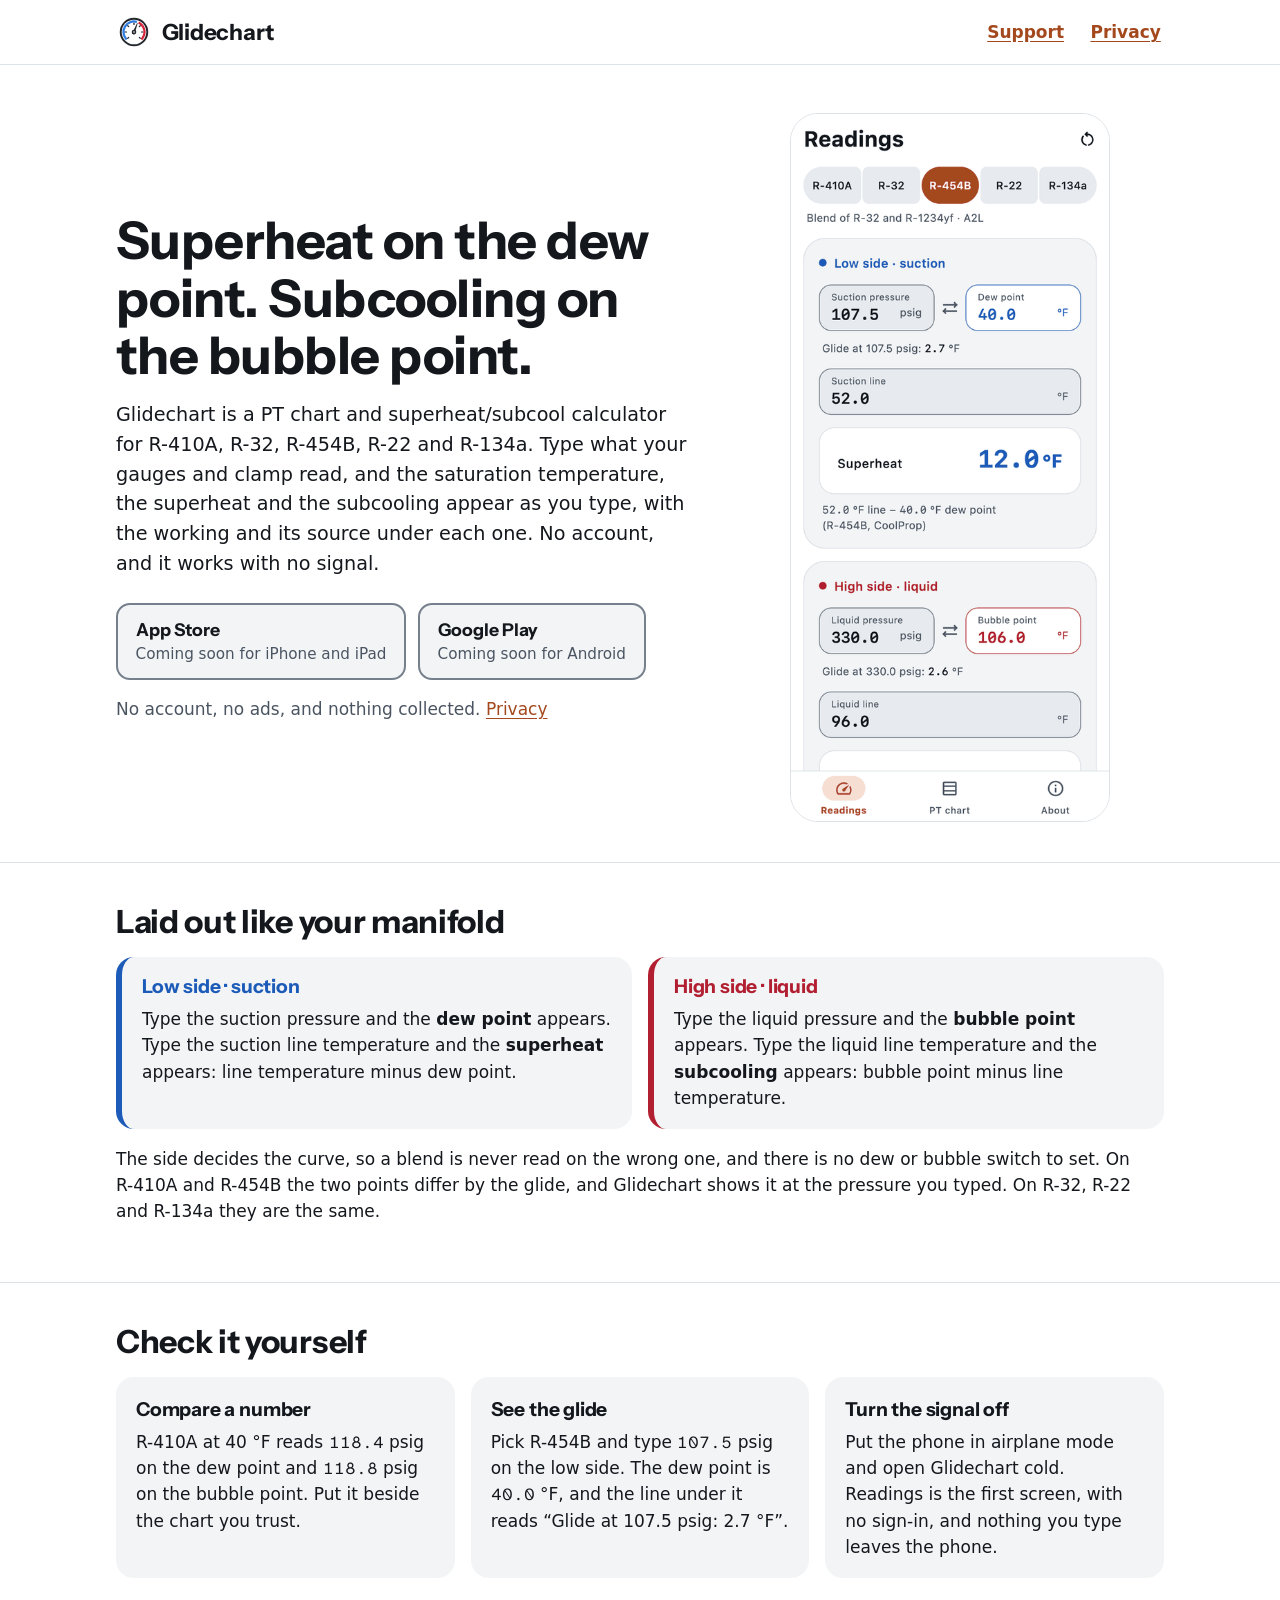
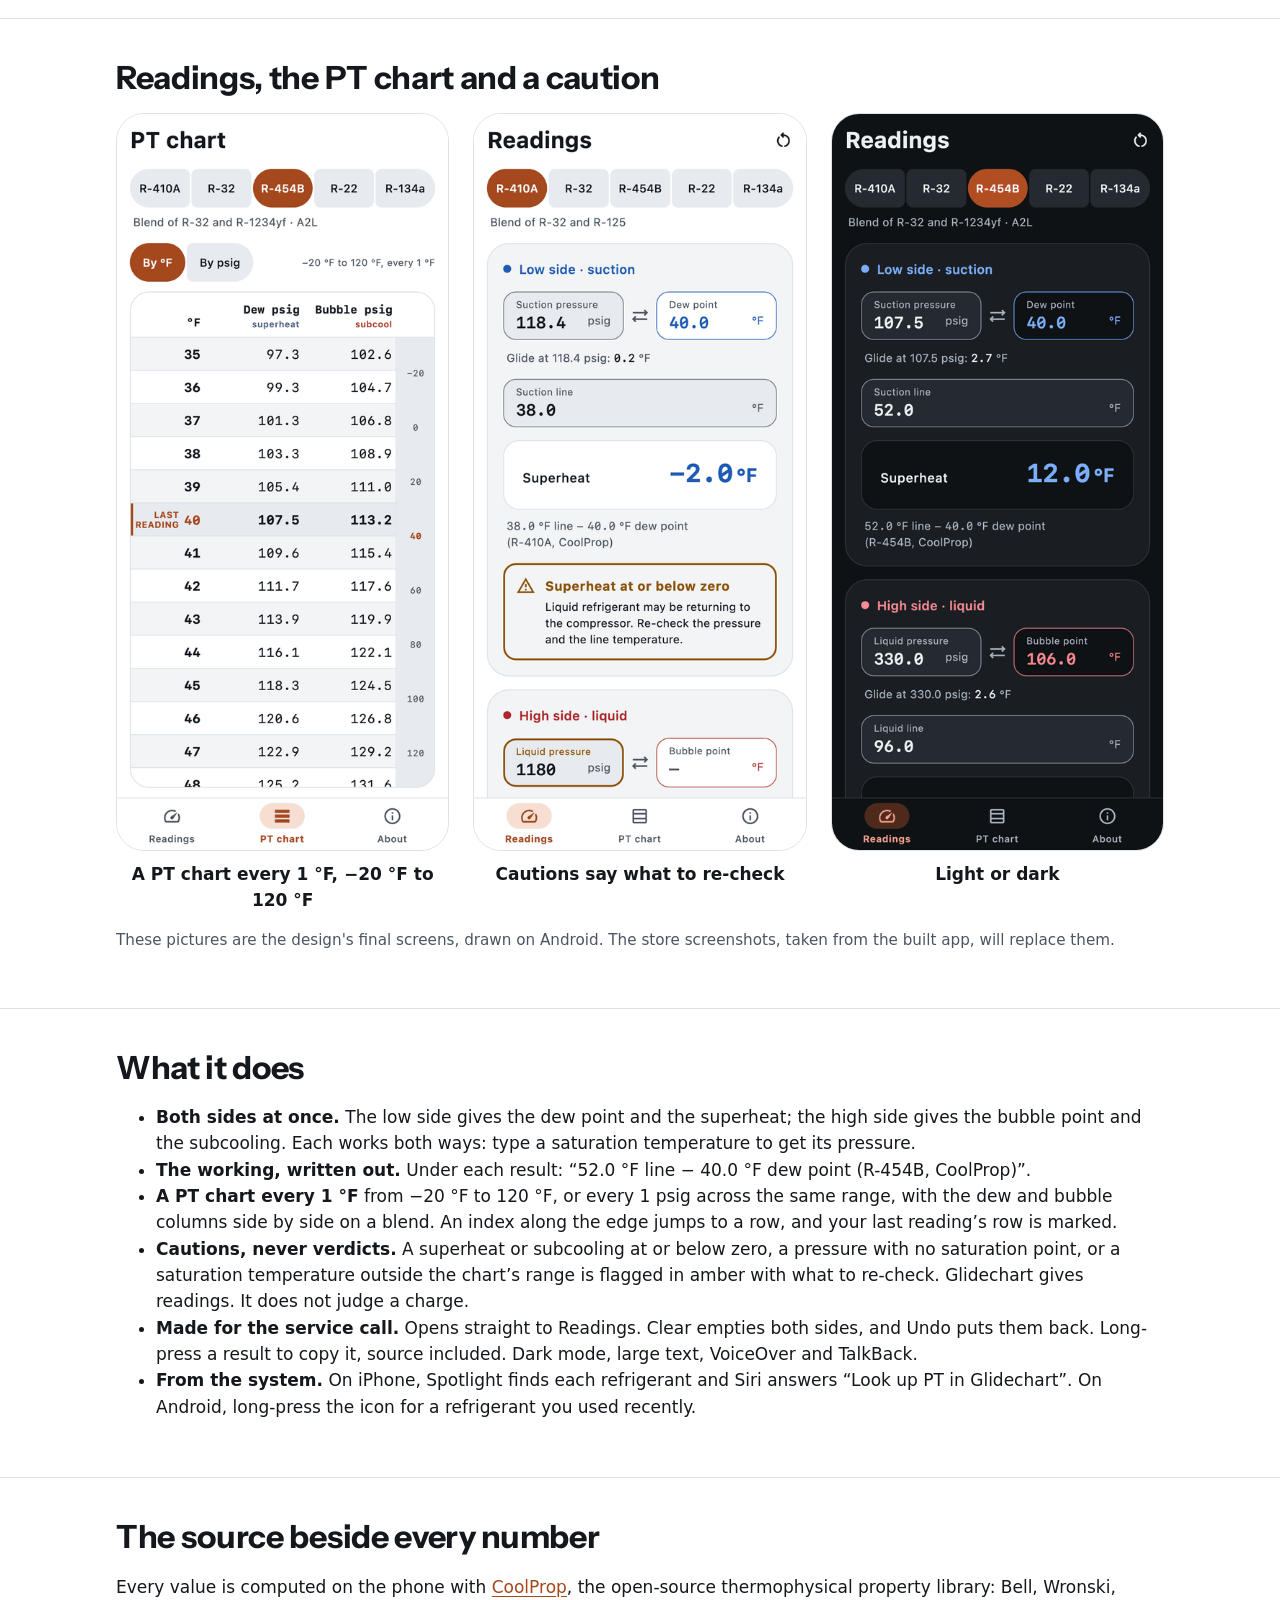
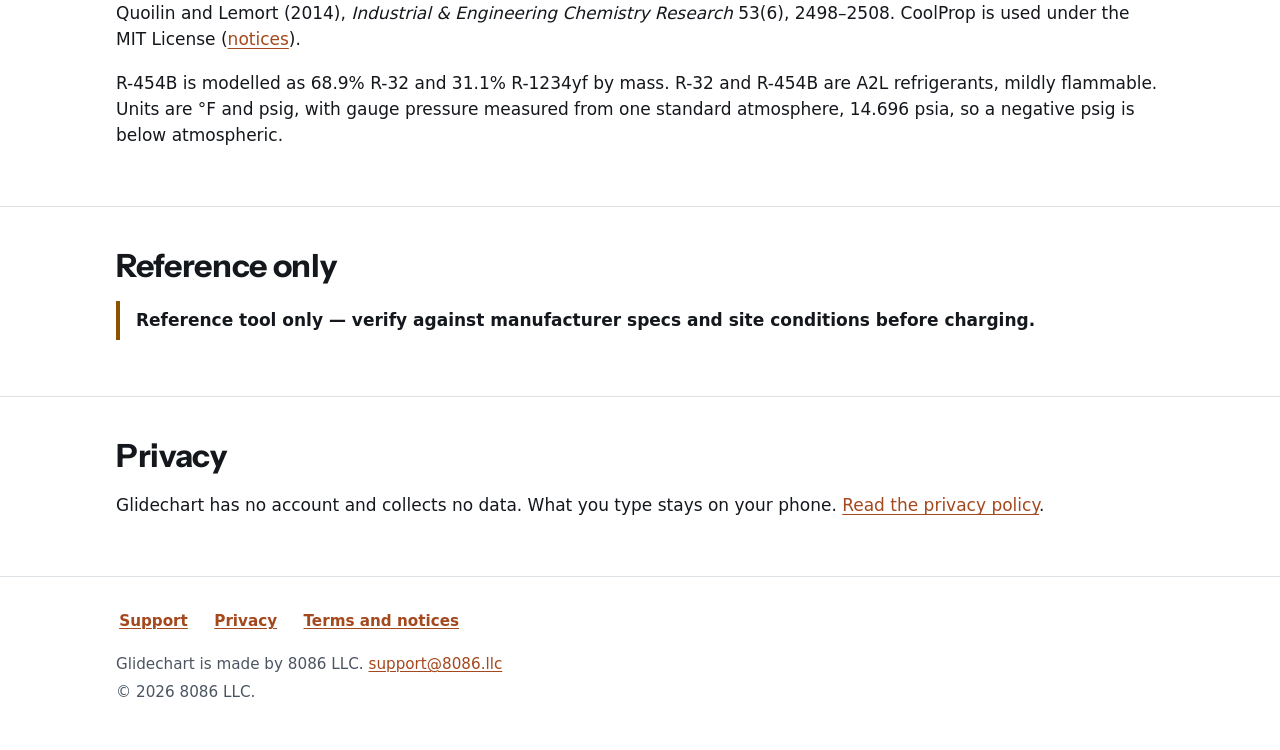
==== index.html @ ce1dabf5 "Site: keep refrigerant names whole at a line end The landing's lede broke "R-410A" after its hyphen " ====
<!DOCTYPE html>
<html lang="en">
<head>
  <meta charset="utf-8">
  <meta name="viewport" content="width=device-width, initial-scale=1">
  <title>Glidechart – PT chart, superheat and subcool calculator</title>
  <meta name="description" content="A PT chart and superheat/subcool calculator for R-410A, R-32, R-454B, R-22 and R-134a. Superheat on the dew point, subcooling on the bubble point. Offline.">
  <link rel="canonical" href="https://soloinc-projects.github.io/glidechart/">
  <meta name="theme-color" content="#A4481D" media="(prefers-color-scheme: light)">
  <meta name="theme-color" content="#0F1215" media="(prefers-color-scheme: dark)">
  <link rel="icon" href="favicon.ico" sizes="any">
  <link rel="icon" href="favicon.svg" type="image/svg+xml">
  <link rel="apple-touch-icon" href="apple-touch-icon.png">
  <link rel="manifest" href="site.webmanifest">
  <link rel="preload" href="fonts/InstrumentSans-Bold.ttf" as="font" type="font/ttf" crossorigin>
  <link rel="stylesheet" href="assets/site.css">
  <meta property="og:type" content="website">
  <meta property="og:site_name" content="Glidechart">
  <meta property="og:title" content="Glidechart – PT chart, superheat and subcool calculator">
  <meta property="og:description" content="Superheat on the dew point, subcooling on the bubble point, for R-410A, R-32, R-454B, R-22 and R-134a, with the working and its source under every reading. Offline, no account.">
  <meta property="og:url" content="https://soloinc-projects.github.io/glidechart/">
  <meta property="og:image" content="https://soloinc-projects.github.io/glidechart/og-image.png">
  <meta property="og:image:width" content="1200">
  <meta property="og:image:height" content="630">
  <meta property="og:image:alt" content="The Glidechart mark, a white refrigeration gauge with a blue low side and a red high side and its needle in the gap between them, beside the name Glidechart, on copper.">
  <meta name="twitter:card" content="summary_large_image">
  <script type="application/ld+json">
  {
    "@context": "https://schema.org",
    "@type": "MobileApplication",
    "name": "Glidechart",
    "description": "A pressure-temperature (PT) chart and superheat/subcool calculator for R-410A, R-32, R-454B, R-22 and R-134a. Superheat is read against the dew point and subcooling against the bubble point, with no switch to set. Every value is computed on the phone with CoolProp. Works offline, with no account.",
    "applicationCategory": "ReferenceApplication",
    "operatingSystem": "iOS 26 or later, iPadOS 26 or later, Android 10 or later",
    "url": "https://soloinc-projects.github.io/glidechart/",
    "image": "https://soloinc-projects.github.io/glidechart/og-image.png",
    "screenshot": [
      "https://soloinc-projects.github.io/glidechart/screenshots/01-readings.png",
      "https://soloinc-projects.github.io/glidechart/screenshots/02-chart.png",
      "https://soloinc-projects.github.io/glidechart/screenshots/03-caution.png"
    ],
    "offers": {
      "@type": "Offer",
      "price": "0",
      "priceCurrency": "USD"
    },
    "publisher": {
      "@type": "Organization",
      "name": "8086 LLC",
      "email": "support@8086.llc"
    }
  }
  </script>
</head>
<body>
  <a class="skip-link" href="#main">Skip to the content</a>
  <header class="site-header">
    <div class="wrap">
      <a class="brand" href="./" aria-label="Glidechart, home">
        <svg viewBox="0 0 24 24" aria-hidden="true" focusable="false">
          <circle class="mark-bezel" cx="12" cy="12" r="9.5"/>
          <circle class="mark-dial" cx="12" cy="12" r="8.2"/>
          <path fill="#2F7DE1" d="M6.5199 17.4801A7.75 7.75 0 0 1 14.1362 4.5502L13.7227 5.9921A6.25 6.25 0 0 0 7.5806 16.4194Z"/>
          <path fill="#D7263D" d="M15.3974 5.0343A7.75 7.75 0 0 1 17.4801 17.4801L16.4194 16.4194A6.25 6.25 0 0 0 14.7398 6.3825Z"/>
          <g stroke="#23272C" stroke-width="0.8" stroke-linecap="round">
            <line x1="8.4645" y1="15.5355" x2="7.8281" y2="16.1719"/>
            <line x1="7" y1="12" x2="6.1" y2="12"/>
            <line x1="8.4645" y1="8.4645" x2="7.8281" y2="7.8281"/>
            <line x1="12" y1="7" x2="12" y2="6.1"/>
            <line x1="15.5355" y1="8.4645" x2="16.1719" y2="7.8281"/>
            <line x1="17" y1="12" x2="17.9" y2="12"/>
            <line x1="15.5355" y1="15.5355" x2="16.1719" y2="16.1719"/>
          </g>
          <path fill="#23272C" d="M12.2202 13.7983L14.4631 6.1973L14.0523 6.0396L10.6331 13.1891Z"/>
          <circle fill="#23272C" cx="12" cy="12" r="1.55"/>
          <circle fill="#FFFFFF" cx="12" cy="12" r="0.55"/>
        </svg>
        <span class="wordmark">Glidechart</span>
      </a>
      <nav class="site-nav" aria-label="Pages">
        <a href="support/">Support</a>
        <a href="privacy/">Privacy</a>
      </nav>
    </div>
  </header>

  <main id="main">
    <div class="wrap">
      <div class="hero">
        <div>
          <h1>Superheat on the dew point. Subcooling on the bubble point.</h1>
          <p class="lede">Glidechart is a PT chart and superheat/subcool calculator for <span class="nw">R-410A</span>, <span class="nw">R-32</span>, <span class="nw">R-454B</span>, <span class="nw">R-22</span> and <span class="nw">R-134a</span>. Type what your gauges and clamp read, and the saturation temperature, the superheat and the subcooling appear as you type, with the working and its source under each one. No account, and it works with no signal.</p>
          <ul class="cta" aria-label="Where to get Glidechart">
            <li><span class="store">App Store</span><span class="when">Coming soon for iPhone and iPad</span></li>
            <li><span class="store">Google Play</span><span class="when">Coming soon for Android</span></li>
          </ul>
          <p class="secondary">No account, no ads, and nothing collected. <a href="privacy/">Privacy</a></p>
        </div>
        <figure class="hero-shot">
          <img src="screenshots/01-readings.png" width="460" height="1022" alt="Glidechart's Readings screen with R-454B chosen. Low side, suction: suction pressure 107.5 psig, dew point 40.0 °F, glide at 107.5 psig 2.7 °F, suction line 52.0 °F, superheat 12.0 °F, and under it 52.0 °F line minus 40.0 °F dew point (R-454B, CoolProp). High side, liquid: liquid pressure 330.0 psig, bubble point 106.0 °F, glide 2.6 °F, liquid line 96.0 °F.">
        </figure>
      </div>
    </div>

    <section aria-labelledby="sides">
      <div class="wrap">
        <h2 id="sides">Laid out like your manifold</h2>
        <div class="sides">
          <div class="side low-side">
            <h3 class="low">Low side · suction</h3>
            <p>Type the suction pressure and the <strong>dew point</strong> appears. Type the suction line temperature and the <strong>superheat</strong> appears: line temperature minus dew point.</p>
          </div>
          <div class="side high-side">
            <h3 class="high">High side · liquid</h3>
            <p>Type the liquid pressure and the <strong>bubble point</strong> appears. Type the liquid line temperature and the <strong>subcooling</strong> appears: bubble point minus line temperature.</p>
          </div>
        </div>
        <p>The side decides the curve, so a blend is never read on the wrong one, and there is no dew or bubble switch to set. On <span class="nw">R-410A</span> and <span class="nw">R-454B</span> the two points differ by the glide, and Glidechart shows it at the pressure you typed. On <span class="nw">R-32</span>, <span class="nw">R-22</span> and <span class="nw">R-134a</span> they are the same.</p>
      </div>
    </section>

    <section aria-labelledby="proof">
      <div class="wrap">
        <h2 id="proof">Check it yourself</h2>
        <ul class="cards">
          <li>
            <h3>Compare a number</h3>
            <p><span class="nw">R-410A</span> at 40&nbsp;°F reads <span class="num">118.4</span>&nbsp;psig on the dew point and <span class="num">118.8</span>&nbsp;psig on the bubble point. Put it beside the chart you trust.</p>
          </li>
          <li>
            <h3>See the glide</h3>
            <p>Pick <span class="nw">R-454B</span> and type <span class="num">107.5</span>&nbsp;psig on the low side. The dew point is <span class="num">40.0</span>&nbsp;°F, and the line under it reads “Glide at 107.5 psig: 2.7 °F”.</p>
          </li>
          <li>
            <h3>Turn the signal off</h3>
            <p>Put the phone in airplane mode and open Glidechart cold. Readings is the first screen, with no sign-in, and nothing you type leaves the phone.</p>
          </li>
        </ul>
      </div>
    </section>

    <section aria-labelledby="screens">
      <div class="wrap">
        <h2 id="screens">Readings, the PT chart and a caution</h2>
        <div class="shots">
          <figure>
            <img src="screenshots/02-chart.png" width="460" height="1022" loading="lazy" alt="The PT chart for R-454B by °F: rows every 1 °F from 35 to 47 °F with the dew pressure for superheat and the bubble pressure for subcool side by side, the 40 °F row marked as the last reading with 107.5 and 113.2 psig, and an index from −20 to 120 along the edge.">
            <figcaption>A PT chart every 1 °F, −20 °F to 120 °F</figcaption>
          </figure>
          <figure>
            <img src="screenshots/03-caution.png" width="460" height="1022" loading="lazy" alt="Readings for R-410A: suction pressure 118.4 psig, dew point 40.0 °F, suction line 38.0 °F and superheat −2.0 °F, with an amber caution, Superheat at or below zero: liquid refrigerant may be returning to the compressor; re-check the pressure and the line temperature. The high side shows 1180 psig with no bubble point.">
            <figcaption>Cautions say what to re-check</figcaption>
          </figure>
          <figure>
            <img src="screenshots/04-readings-dark.png" width="460" height="1022" loading="lazy" alt="The same R-454B readings in dark mode: superheat 12.0 °F on the low side in blue, with the high side in red below it.">
            <figcaption>Light or dark</figcaption>
          </figure>
        </div>
        <p class="note">These pictures are the design's final screens, drawn on Android. The store screenshots, taken from the built app, will replace them.</p>
      </div>
    </section>

    <section aria-labelledby="what">
      <div class="wrap">
        <h2 id="what">What it does</h2>
        <ul>
          <li><strong>Both sides at once.</strong> The low side gives the dew point and the superheat; the high side gives the bubble point and the subcooling. Each works both ways: type a saturation temperature to get its pressure.</li>
          <li><strong>The working, written out.</strong> Under each result: “52.0 °F line − 40.0 °F dew point (<span class="nw">R-454B</span>, CoolProp)”.</li>
          <li><strong>A PT chart every 1&nbsp;°F</strong> from −20&nbsp;°F to 120&nbsp;°F, or every 1&nbsp;psig across the same range, with the dew and bubble columns side by side on a blend. An index along the edge jumps to a row, and your last reading’s row is marked.</li>
          <li><strong>Cautions, never verdicts.</strong> A superheat or subcooling at or below zero, a pressure with no saturation point, or a saturation temperature outside the chart’s range is flagged in amber with what to re-check. Glidechart gives readings. It does not judge a charge.</li>
          <li><strong>Made for the service call.</strong> Opens straight to Readings. Clear empties both sides, and Undo puts them back. Long-press a result to copy it, source included. Dark mode, large text, VoiceOver and TalkBack.</li>
          <li><strong>From the system.</strong> On iPhone, Spotlight finds each refrigerant and Siri answers “Look up PT in Glidechart”. On Android, long-press the icon for a refrigerant you used recently.</li>
        </ul>
      </div>
    </section>

    <section aria-labelledby="source">
      <div class="wrap">
        <h2 id="source">The source beside every number</h2>
        <p>Every value is computed on the phone with <a href="https://coolprop.org">CoolProp</a>, the open-source thermophysical property library: Bell, Wronski, Quoilin and Lemort (2014), <cite>Industrial &amp; Engineering Chemistry Research</cite> 53(6), 2498–2508. CoolProp is used under the MIT License (<a href="terms/#notices">notices</a>).</p>
        <p><span class="nw">R-454B</span> is modelled as 68.9% <span class="nw">R-32</span> and 31.1% <span class="nw">R-1234yf</span> by mass. <span class="nw">R-32</span> and <span class="nw">R-454B</span> are A2L refrigerants, mildly flammable. Units are °F and psig, with gauge pressure measured from one standard atmosphere, 14.696&nbsp;psia, so a negative psig is below atmospheric.</p>
      </div>
    </section>

    <section aria-labelledby="reference">
      <div class="wrap">
        <h2 id="reference">Reference only</h2>
        <p class="quote">Reference tool only — verify against manufacturer specs and site conditions before charging.</p>
      </div>
    </section>

    <section aria-labelledby="privacy">
      <div class="wrap">
        <h2 id="privacy">Privacy</h2>
        <p>Glidechart has no account and collects no data. What you type stays on your phone. <a href="privacy/">Read the privacy policy</a>.</p>
      </div>
    </section>
  </main>

  <footer class="site-footer">
    <div class="wrap">
      <nav aria-label="Site">
        <a href="support/">Support</a>
        <a href="privacy/">Privacy</a>
        <a href="terms/">Terms and notices</a>
      </nav>
      <p>Glidechart is made by 8086 LLC. <a href="mailto:support@8086.llc">support@8086.llc</a></p>
      <p>© 2026 8086 LLC.</p>
    </div>
  </footer>
</body>
</html>
---- assets/site.css ----
/* Glidechart site. Colours are tokens.json's (brand pack, edition 4); every text pair below is one tokens.json
   records at WCAG AA or better, in light and in dark. Fonts: Instrument Sans Bold for headings and the wordmark,
   Atkinson Hyperlegible Mono for numbers, both SIL OFL 1.1 (fonts/). */

@font-face {
  font-family: "Instrument Sans";
  src: url("../fonts/InstrumentSans-Bold.ttf") format("truetype");
  font-weight: 700;
  font-style: normal;
  font-display: swap;
}

@font-face {
  font-family: "Atkinson Hyperlegible Mono";
  src: url("../fonts/AtkinsonHyperlegibleMono-Regular.ttf") format("truetype");
  font-weight: 400;
  font-style: normal;
  font-display: swap;
}

:root {
  color-scheme: light dark;
  --bg: #FFFFFF;          /* paper */
  --raised: #F2F4F6;      /* paper-raised */
  --text: #14181D;        /* ink */
  --text-2: #4B5562;      /* steel */
  --accent: #A4481D;      /* copper */
  --low: #1D5BB8;         /* low-side-light */
  --high: #B21F31;        /* high-side-light */
  --caution: #8A5300;     /* caution-light */
  --line: #DDE2E7;        /* separator-light */
  --edge: #76808C;        /* control-light */
  --mark-bezel: #23272C;  /* bezel */
  --mark-dial: #FFFFFF;   /* dial */
  --sans: system-ui, -apple-system, "Segoe UI", Roboto, "Helvetica Neue", Arial, sans-serif;
  --display: "Instrument Sans", var(--sans);
  --mono: "Atkinson Hyperlegible Mono", ui-monospace, "SF Mono", Menlo, Consolas, monospace;
}

@media (prefers-color-scheme: dark) {
  :root {
    --bg: #0F1215;        /* night */
    --raised: #1A1E23;    /* night-raised */
    --text: #EDF0F3;      /* frost */
    --text-2: #A8B2BD;    /* mist */
    --accent: #F2A57E;    /* copper-glow */
    --low: #79AEFF;       /* low-side-dark */
    --high: #FF8590;      /* high-side-dark */
    --caution: #F2B54B;   /* caution-dark */
    --line: #2E343B;      /* separator-dark */
    --edge: #7D8794;      /* control-dark */
    --mark-bezel: #C9784C; /* icon-dark-bezel */
    --mark-dial: #E9E5E0;  /* icon-dark-dial */
  }
}

*, *::before, *::after { box-sizing: border-box; }

html { -webkit-text-size-adjust: 100%; text-size-adjust: 100%; }

body {
  margin: 0;
  background: var(--bg);
  color: var(--text);
  font-family: var(--sans);
  font-size: 1.0625rem;
  line-height: 1.55;
}

.wrap { max-width: 68rem; margin: 0 auto; padding: 0 1.25rem; }

a { color: var(--accent); text-underline-offset: 0.15em; }
a:hover { text-decoration-thickness: 2px; }
a:focus-visible, button:focus-visible { outline: 3px solid var(--accent); outline-offset: 3px; border-radius: 4px; }

.skip-link {
  position: absolute; left: 1rem; top: -4rem; z-index: 10;
  background: var(--bg); color: var(--accent); padding: 0.6rem 1rem; border: 2px solid var(--accent); border-radius: 8px;
}
.skip-link:focus { top: 1rem; }

h1, h2, h3, .wordmark { font-family: var(--display); font-weight: 700; letter-spacing: -0.01em; }
h1 { font-size: clamp(2rem, 1.4rem + 3vw, 3.25rem); line-height: 1.1; margin: 0 0 1rem; }
h2 { font-size: clamp(1.5rem, 1.2rem + 1.2vw, 2rem); line-height: 1.2; margin: 0 0 1rem; }
h3 { font-size: 1.2rem; line-height: 1.3; margin: 0 0 0.4rem; }

.nw { white-space: nowrap; }
.num { font-family: var(--mono); font-variant-numeric: tabular-nums; }
.low { color: var(--low); font-weight: 600; }
.high { color: var(--high); font-weight: 600; }

/* Header */
.site-header { border-bottom: 1px solid var(--line); }
.site-header .wrap { display: flex; align-items: center; justify-content: space-between; gap: 1rem; min-height: 4rem; flex-wrap: wrap; }
.brand { display: inline-flex; align-items: center; gap: 0.6rem; color: var(--text); text-decoration: none; padding: 0.4rem 0; }
.brand svg { width: 2.25rem; height: 2.25rem; flex: none; }
.brand .wordmark { font-size: 1.4rem; }
.mark-bezel { fill: var(--mark-bezel); }
.mark-dial { fill: var(--mark-dial); }
.site-nav { display: flex; gap: 1.25rem; flex-wrap: wrap; }
.site-nav a { display: inline-block; padding: 0.6rem 0.2rem; min-height: 44px; font-weight: 600; }

/* Hero */
.hero { padding: 3rem 0 2.5rem; display: grid; gap: 2.5rem; align-items: center; }
@media (min-width: 60rem) { .hero { grid-template-columns: 1.15fr 0.85fr; } }
.lede { font-size: 1.2rem; color: var(--text); max-width: 40rem; margin: 0 0 1.5rem; }
.cta { list-style: none; padding: 0; margin: 0 0 1rem; display: flex; flex-wrap: wrap; gap: 0.75rem; }
.cta li { border: 2px solid var(--edge); border-radius: 14px; padding: 0.7rem 1.1rem; min-width: 14rem; background: var(--raised); }
.cta .store { display: block; font-family: var(--display); font-weight: 700; font-size: 1.1rem; }
.cta .when { display: block; color: var(--text-2); font-size: 0.95rem; }
.secondary { color: var(--text-2); margin: 0; }
.hero-shot { margin: 0 auto; max-width: 20rem; }
.hero-shot img, .shots img { display: block; width: 100%; height: auto; border-radius: 28px; border: 1px solid var(--line); }

/* Sections */
section { padding: 2.5rem 0; border-top: 1px solid var(--line); }
.cards { list-style: none; padding: 0; margin: 0; display: grid; gap: 1rem; }
@media (min-width: 48rem) { .cards { grid-template-columns: repeat(3, 1fr); } }
.cards li { background: var(--raised); border-radius: 18px; padding: 1.25rem 1.25rem 1.1rem; }
.cards p { margin: 0; color: var(--text); }
.shots { display: grid; gap: 1.5rem; grid-template-columns: repeat(auto-fit, minmax(13rem, 1fr)); }
.shots figure { margin: 0; }
.shots figcaption { margin-top: 0.6rem; font-weight: 600; text-align: center; }
.note { color: var(--text-2); font-size: 0.95rem; }
.quote { border-left: 4px solid var(--caution); padding: 0.4rem 0 0.4rem 1rem; margin: 0 0 1rem; font-weight: 600; }
.sides { display: grid; gap: 1rem; }
@media (min-width: 48rem) { .sides { grid-template-columns: 1fr 1fr; } }
.side { border-radius: 18px; padding: 1.1rem 1.25rem; background: var(--raised); border-left: 6px solid var(--edge); }
.side.low-side { border-left-color: var(--low); }
.side.high-side { border-left-color: var(--high); }
.side p { margin: 0.3rem 0 0; }

/* Prose pages */
.prose { max-width: 46rem; padding: 2.5rem 0 3rem; }
.prose h1 { font-size: clamp(1.8rem, 1.4rem + 2vw, 2.6rem); }
.prose h2 { font-size: 1.4rem; margin-top: 2.2rem; }
.prose li { margin: 0.3rem 0; }
.prose dt { font-weight: 700; margin-top: 1.2rem; }
.prose dd { margin: 0.3rem 0 0; }
.updated { color: var(--text-2); }
pre.licence { white-space: pre-wrap; font-family: var(--mono); font-size: 0.85rem; line-height: 1.5; background: var(--raised); padding: 1rem; border-radius: 12px; overflow-wrap: anywhere; }

/* Footer */
.site-footer { border-top: 1px solid var(--line); padding: 1.5rem 0 2.5rem; color: var(--text-2); font-size: 0.95rem; }
.site-footer nav { display: flex; gap: 1.25rem; flex-wrap: wrap; margin-bottom: 0.5rem; }
.site-footer nav a { display: inline-block; padding: 0.6rem 0.2rem; min-height: 44px; font-weight: 600; }
.site-footer p { margin: 0.3rem 0; }

@media (prefers-reduced-motion: reduce) {
  *, *::before, *::after { animation: none !important; transition: none !important; scroll-behavior: auto !important; }
}
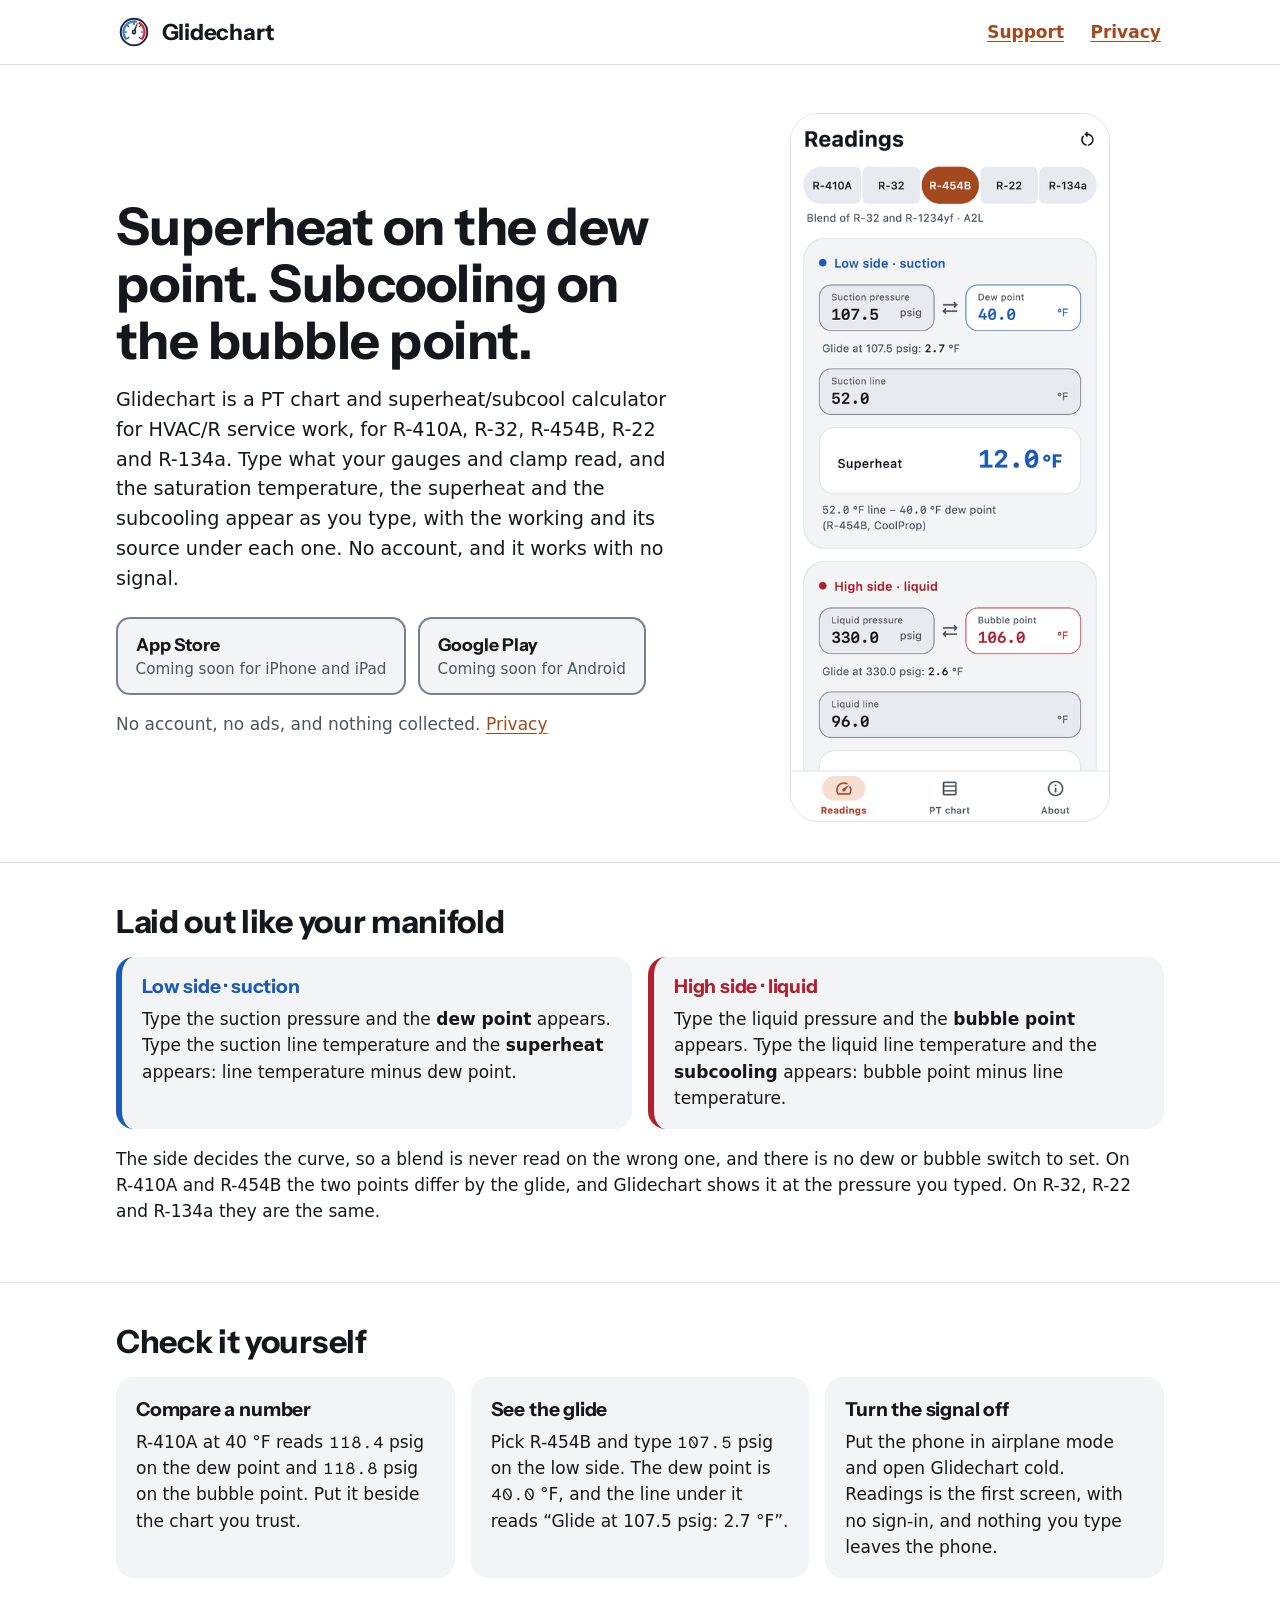
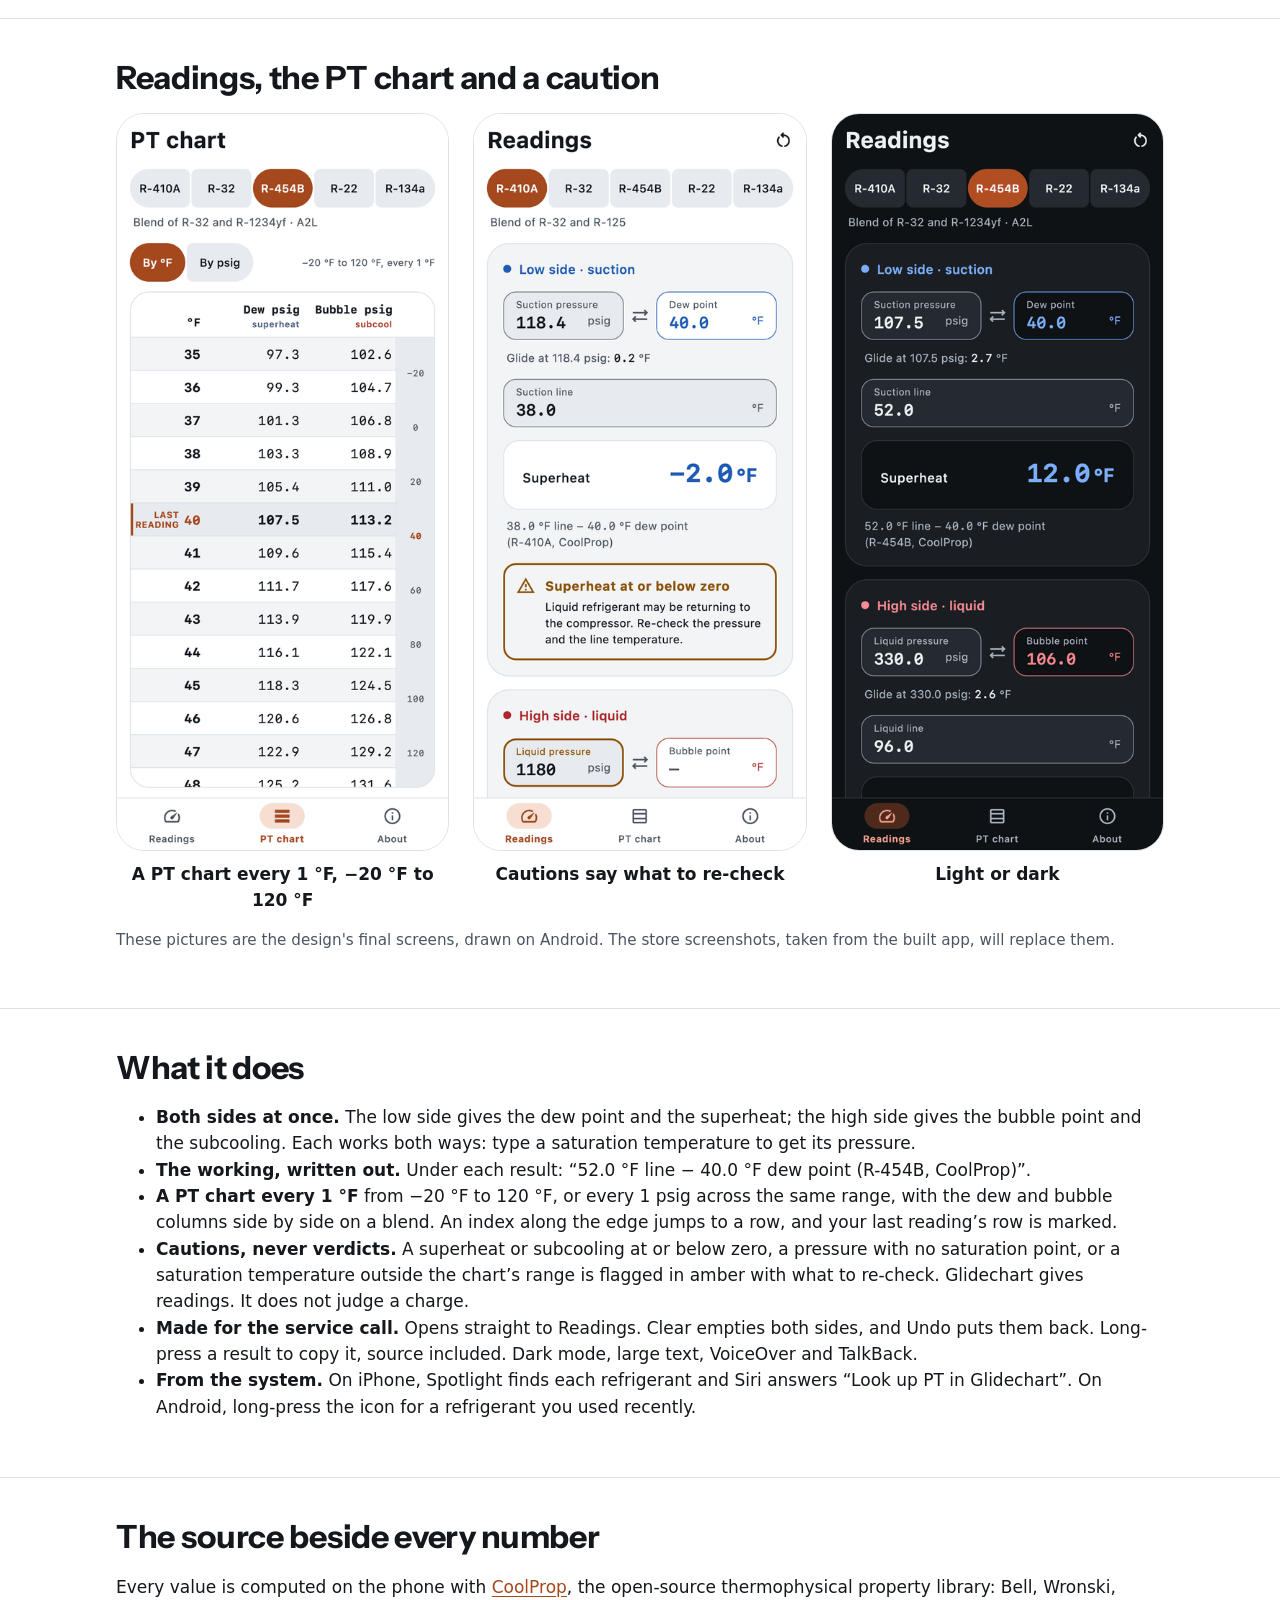
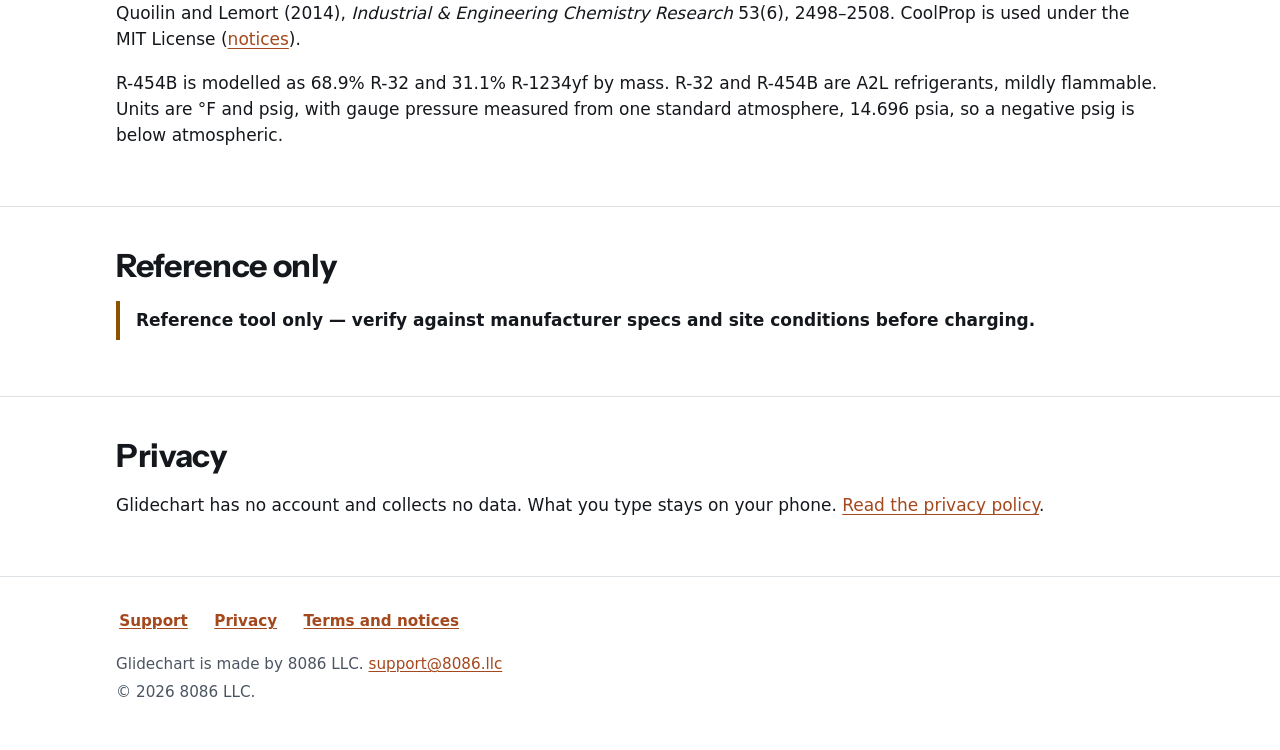
==== commit cc2ce465: "Landing: say who it is for, HVAC/R service work, in the lede Co-Authored-By: Claude Opus 5.5 <norepl" ====
--- a/index.html
+++ b/index.html
@@ -29,7 +29,7 @@
     "@context": "https://schema.org",
     "@type": "MobileApplication",
     "name": "Glidechart",
-    "description": "A pressure-temperature (PT) chart and superheat/subcool calculator for R-410A, R-32, R-454B, R-22 and R-134a. Superheat is read against the dew point and subcooling against the bubble point, with no switch to set. Every value is computed on the phone with CoolProp. Works offline, with no account.",
+    "description": "A pressure-temperature (PT) chart and superheat/subcool calculator for HVAC/R service work, for R-410A, R-32, R-454B, R-22 and R-134a. Superheat is read against the dew point and subcooling against the bubble point, with no switch to set. Every value is computed on the phone with CoolProp. Works offline, with no account.",
     "applicationCategory": "ReferenceApplication",
     "operatingSystem": "iOS 26 or later, iPadOS 26 or later, Android 10 or later",
     "url": "https://soloinc-projects.github.io/glidechart/",
@@ -89,7 +89,7 @@
       <div class="hero">
         <div>
           <h1>Superheat on the dew point. Subcooling on the bubble point.</h1>
-          <p class="lede">Glidechart is a PT chart and superheat/subcool calculator for <span class="nw">R-410A</span>, <span class="nw">R-32</span>, <span class="nw">R-454B</span>, <span class="nw">R-22</span> and <span class="nw">R-134a</span>. Type what your gauges and clamp read, and the saturation temperature, the superheat and the subcooling appear as you type, with the working and its source under each one. No account, and it works with no signal.</p>
+          <p class="lede">Glidechart is a PT chart and superheat/subcool calculator for HVAC/R service work, for <span class="nw">R-410A</span>, <span class="nw">R-32</span>, <span class="nw">R-454B</span>, <span class="nw">R-22</span> and <span class="nw">R-134a</span>. Type what your gauges and clamp read, and the saturation temperature, the superheat and the subcooling appear as you type, with the working and its source under each one. No account, and it works with no signal.</p>
           <ul class="cta" aria-label="Where to get Glidechart">
             <li><span class="store">App Store</span><span class="when">Coming soon for iPhone and iPad</span></li>
             <li><span class="store">Google Play</span><span class="when">Coming soon for Android</span></li>
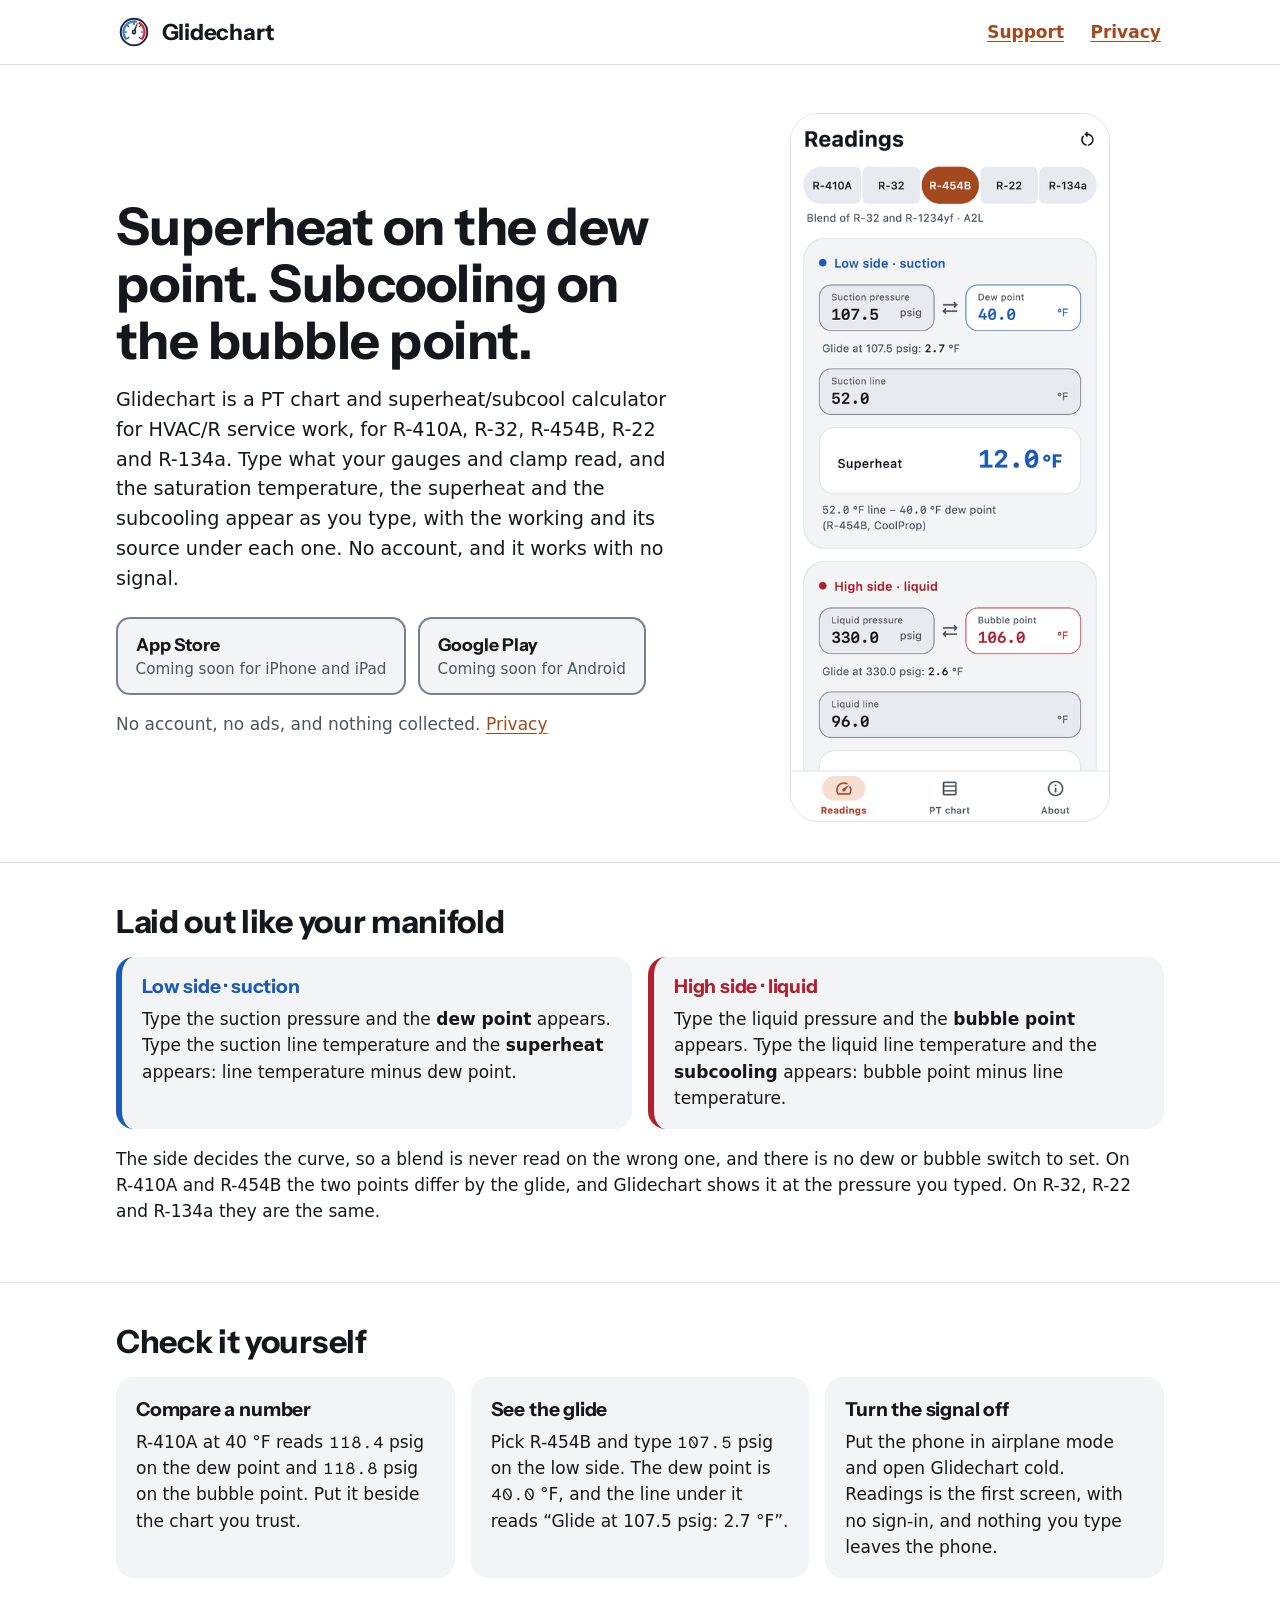
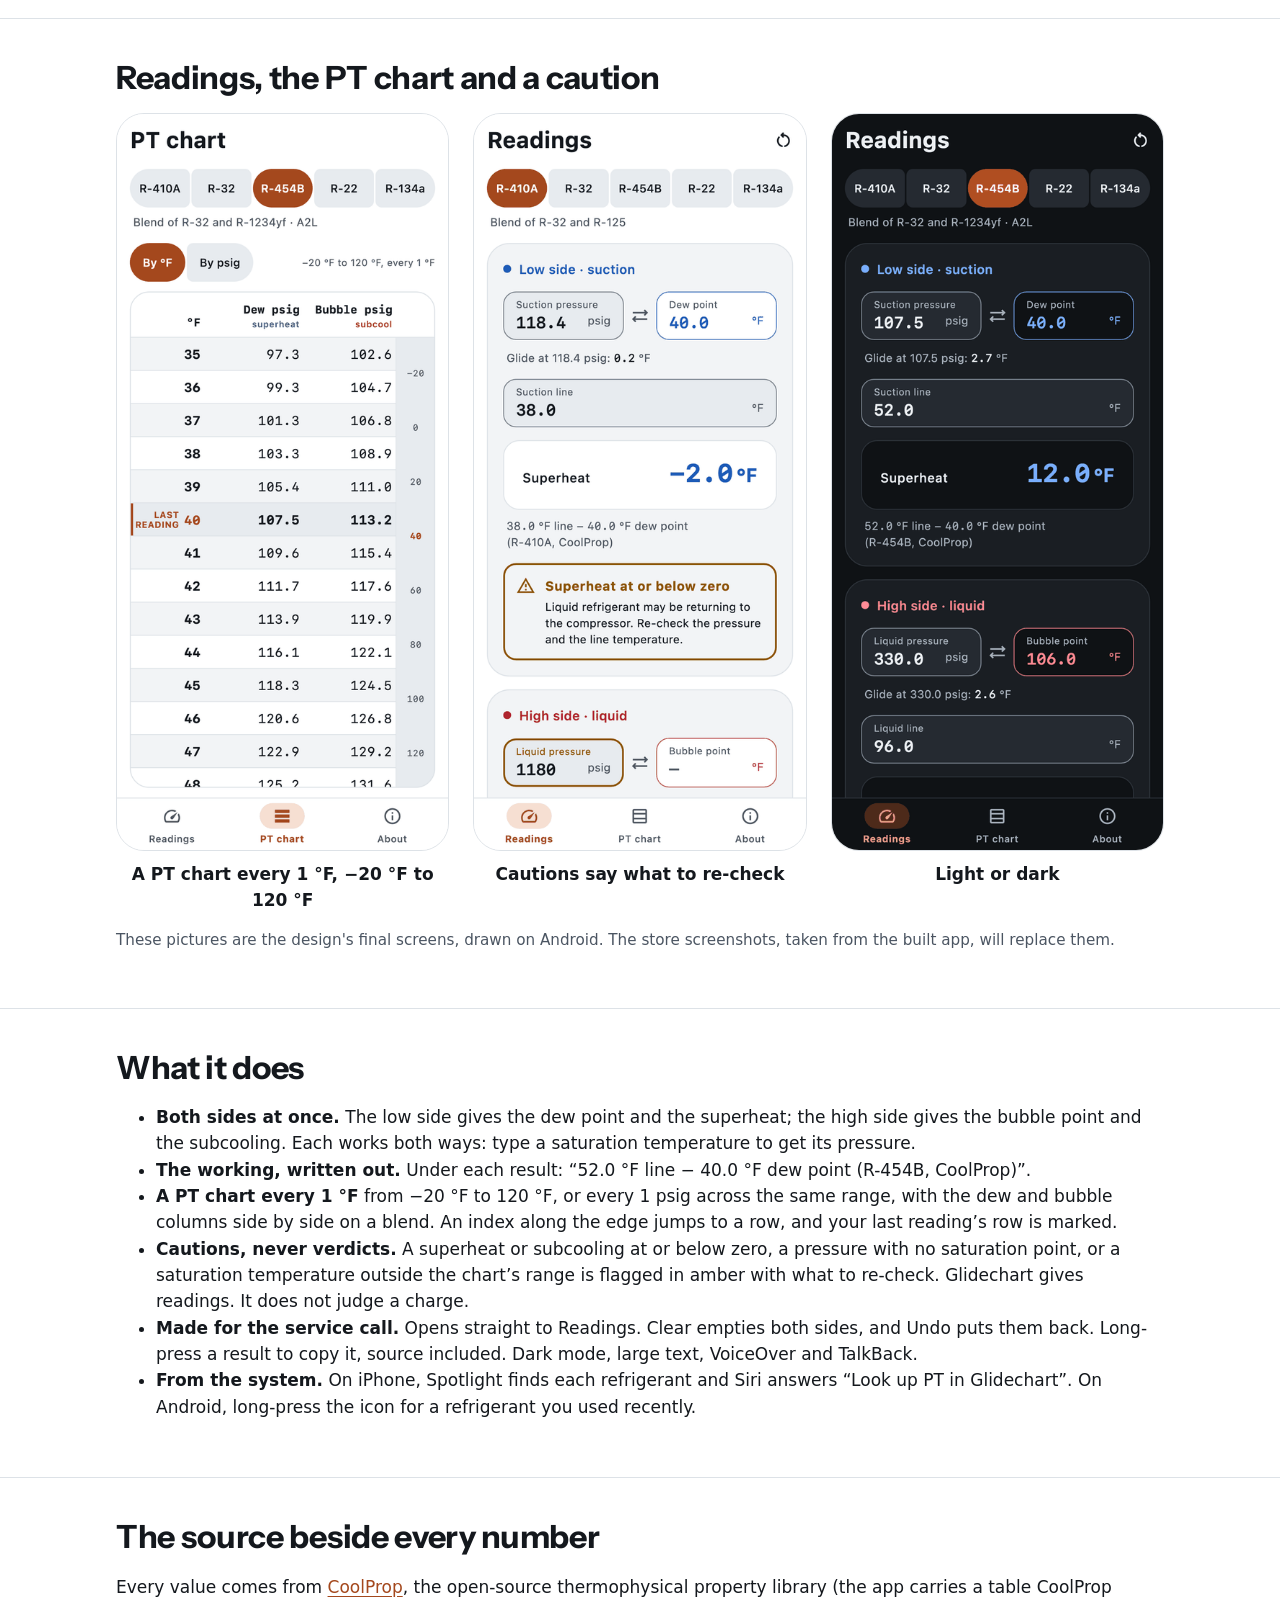
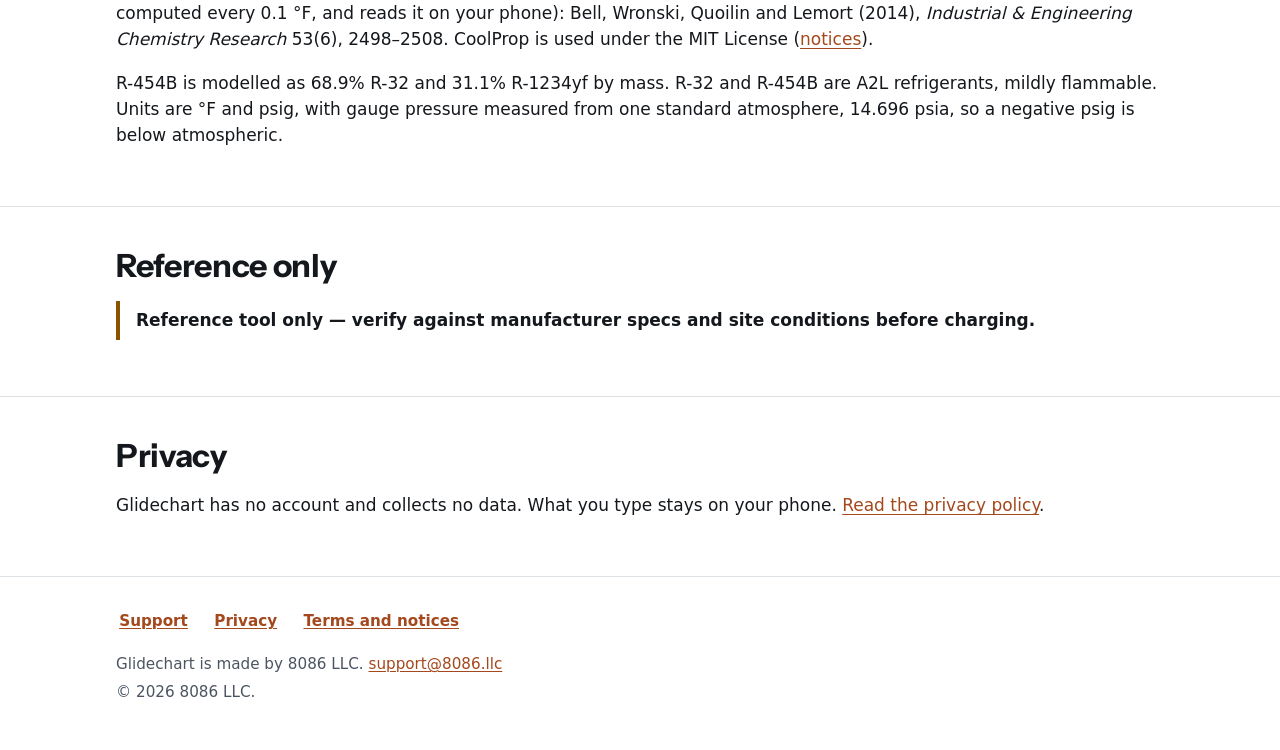
==== commit b735a21d: "Say what the app does with CoolProp: it carries a table CoolProp computed and reads it on the phone " ====
--- a/index.html
+++ b/index.html
@@ -177,7 +177,7 @@
     <section aria-labelledby="source">
       <div class="wrap">
         <h2 id="source">The source beside every number</h2>
-        <p>Every value is computed on the phone with <a href="https://coolprop.org">CoolProp</a>, the open-source thermophysical property library: Bell, Wronski, Quoilin and Lemort (2014), <cite>Industrial &amp; Engineering Chemistry Research</cite> 53(6), 2498–2508. CoolProp is used under the MIT License (<a href="terms/#notices">notices</a>).</p>
+        <p>Every value comes from <a href="https://coolprop.org">CoolProp</a>, the open-source thermophysical property library (the app carries a table CoolProp computed every 0.1 °F, and reads it on your phone): Bell, Wronski, Quoilin and Lemort (2014), <cite>Industrial &amp; Engineering Chemistry Research</cite> 53(6), 2498–2508. CoolProp is used under the MIT License (<a href="terms/#notices">notices</a>).</p>
         <p><span class="nw">R-454B</span> is modelled as 68.9% <span class="nw">R-32</span> and 31.1% <span class="nw">R-1234yf</span> by mass. <span class="nw">R-32</span> and <span class="nw">R-454B</span> are A2L refrigerants, mildly flammable. Units are °F and psig, with gauge pressure measured from one standard atmosphere, 14.696&nbsp;psia, so a negative psig is below atmospheric.</p>
       </div>
     </section>
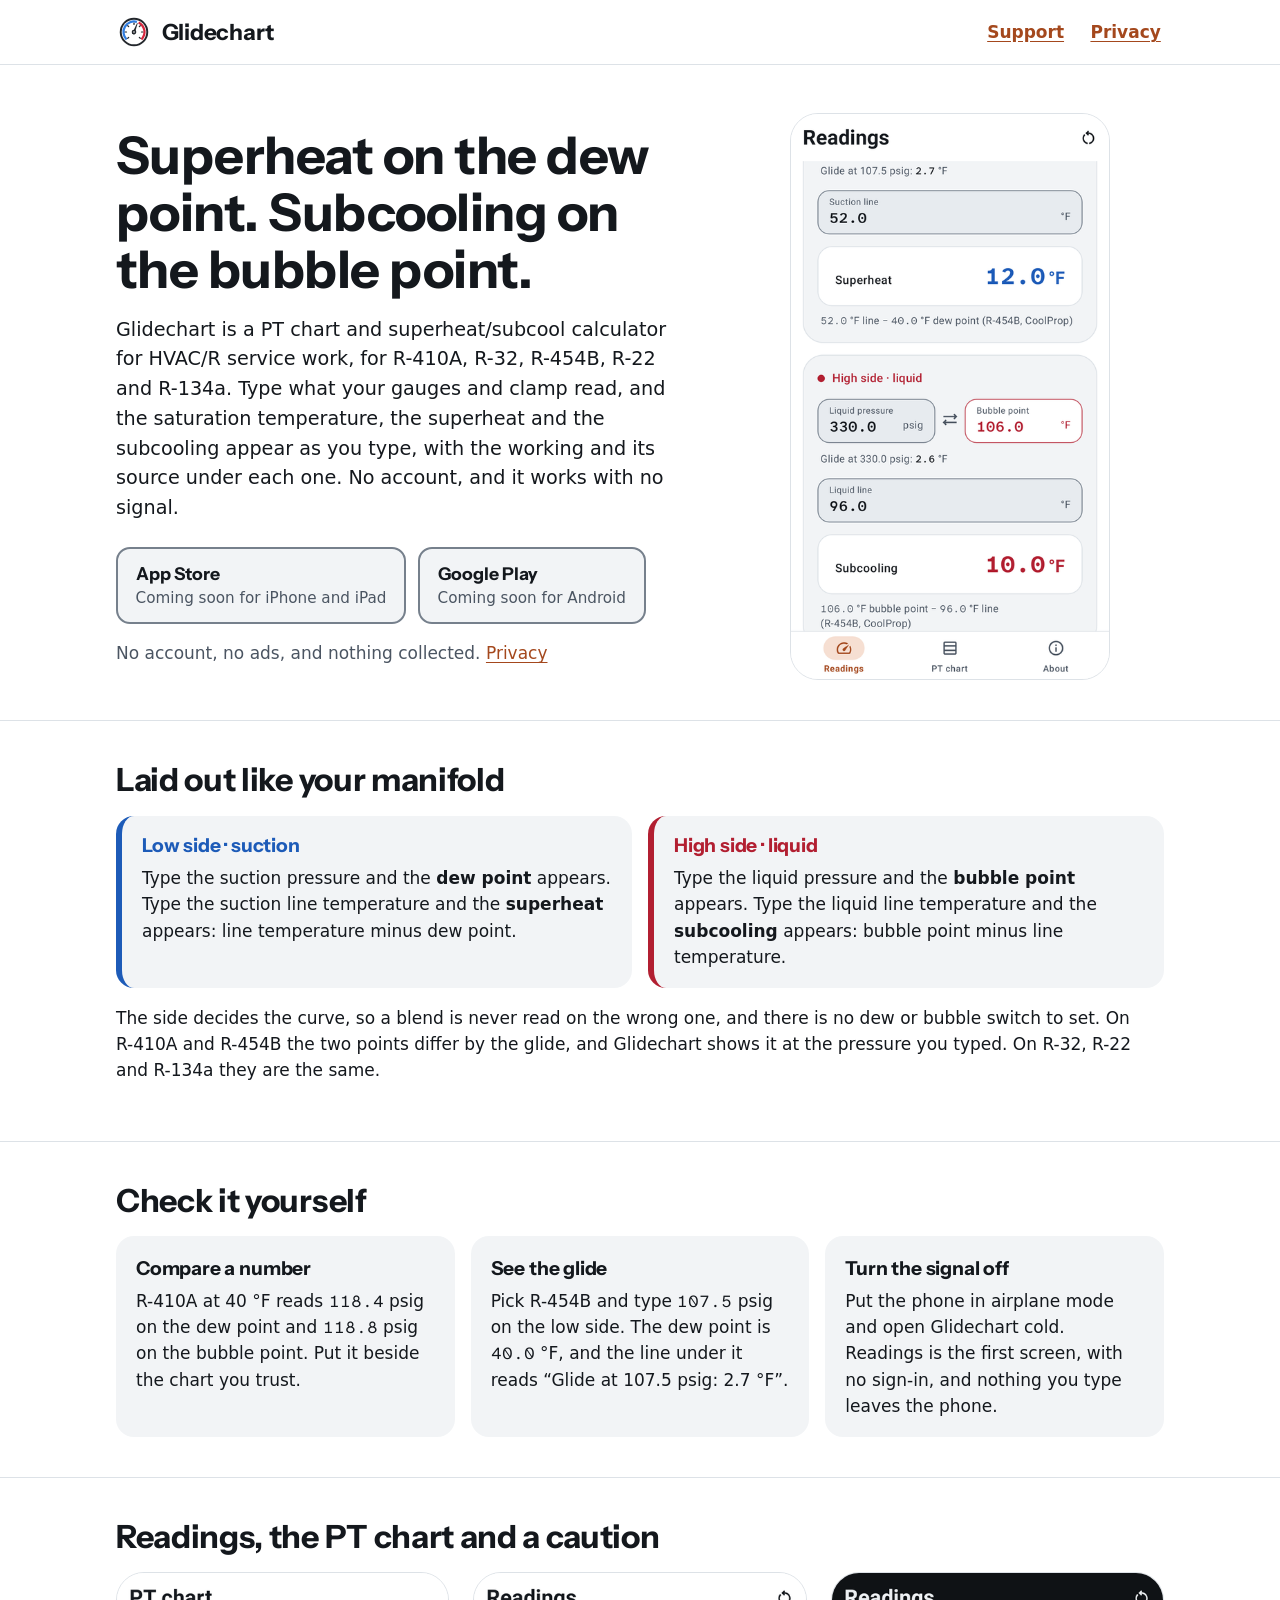
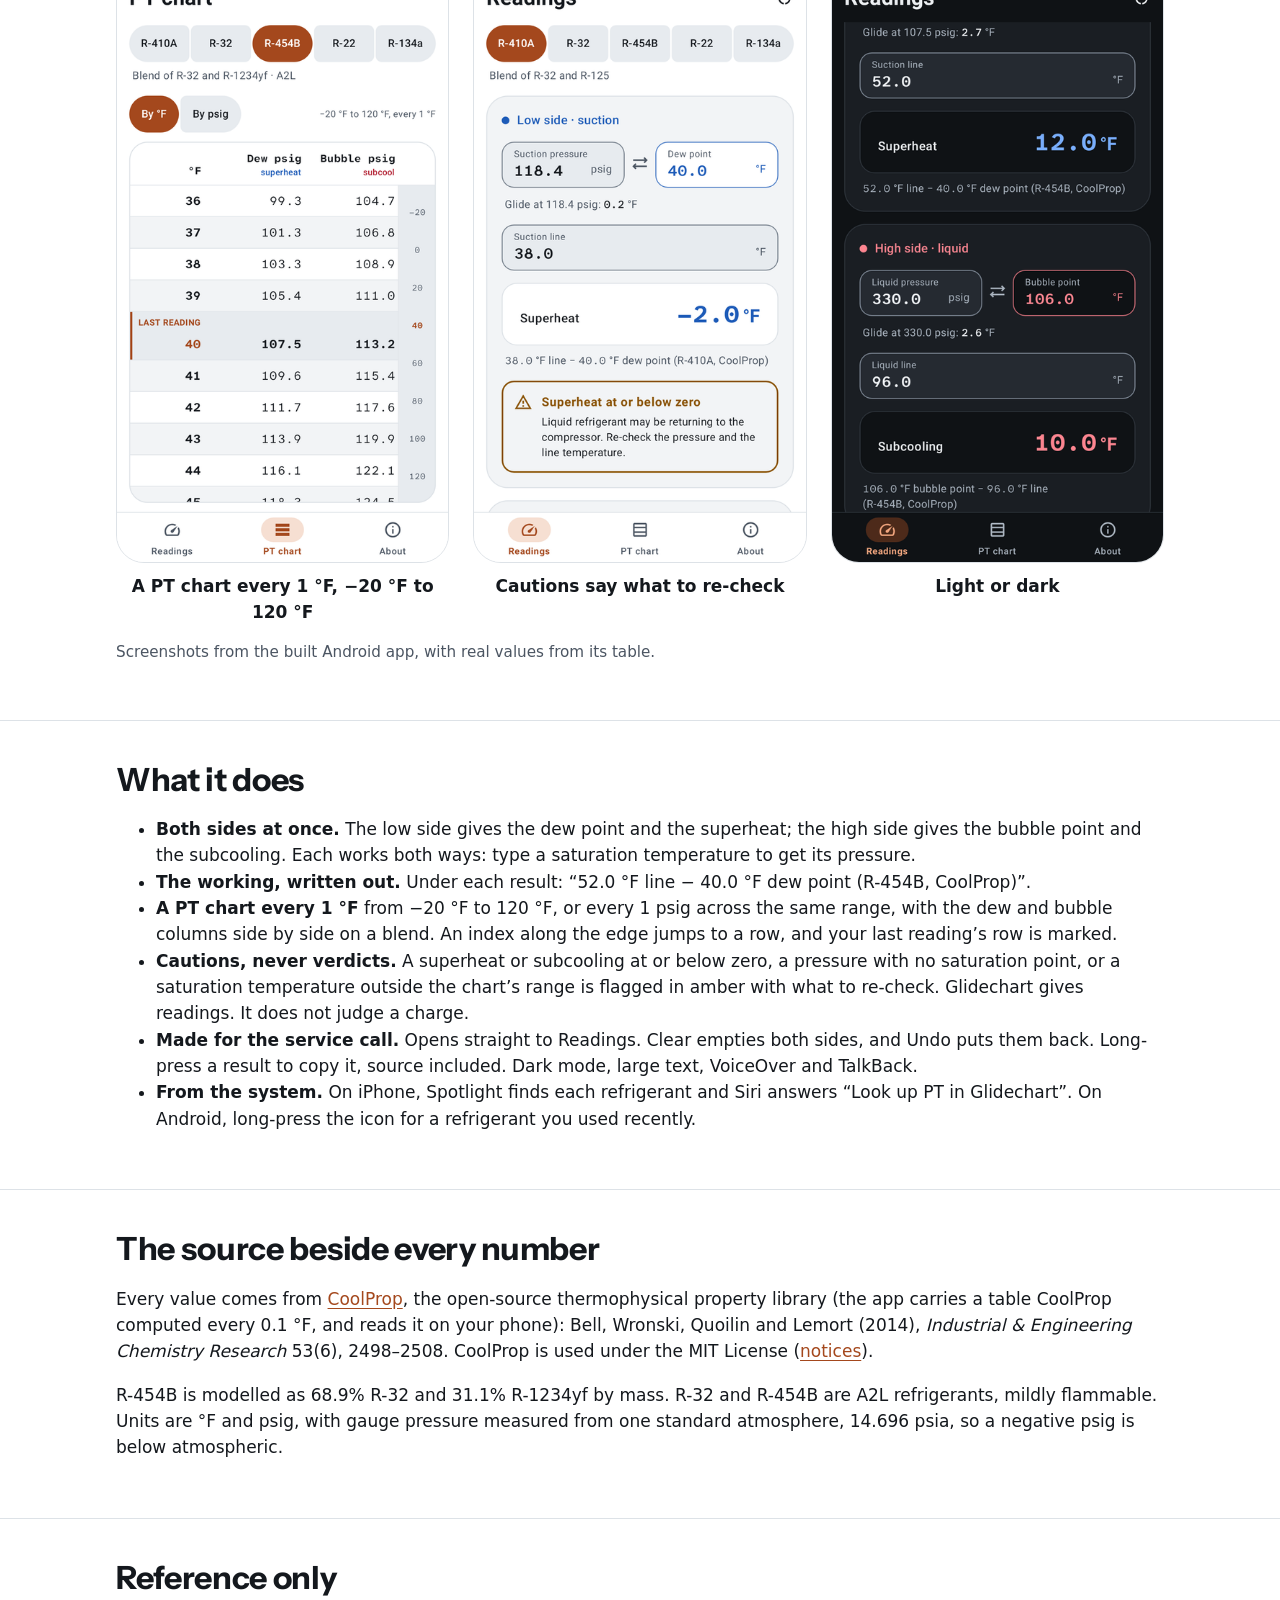
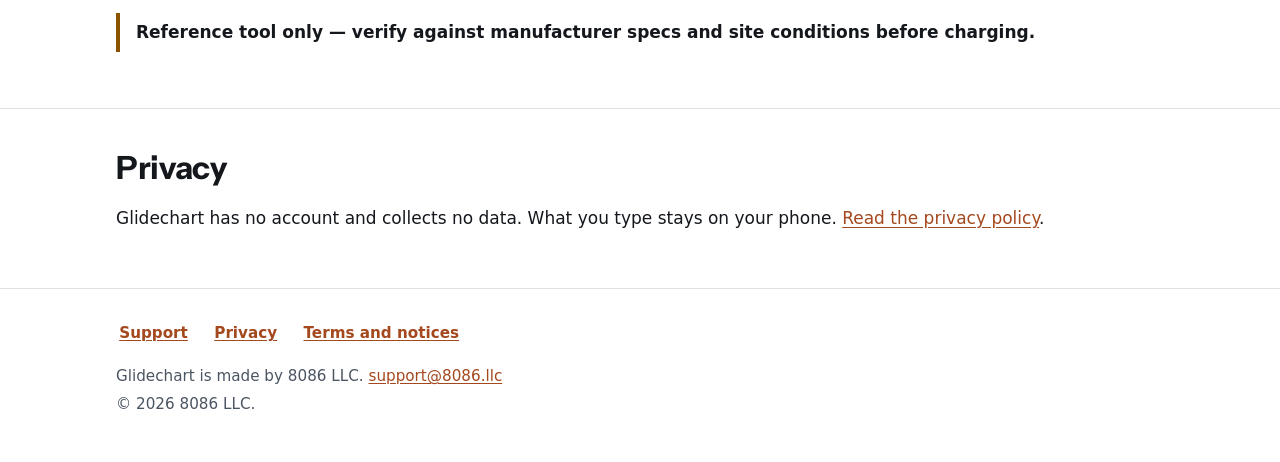
==== commit 6bab8ba7: "Screenshots from the built app (Play phone set) in place of the design pictures Co-Authored-By: Clau" ====
--- a/index.html
+++ b/index.html
@@ -97,7 +97,7 @@
           <p class="secondary">No account, no ads, and nothing collected. <a href="privacy/">Privacy</a></p>
         </div>
         <figure class="hero-shot">
-          <img src="screenshots/01-readings.png" width="460" height="1022" alt="Glidechart's Readings screen with R-454B chosen. Low side, suction: suction pressure 107.5 psig, dew point 40.0 °F, glide at 107.5 psig 2.7 °F, suction line 52.0 °F, superheat 12.0 °F, and under it 52.0 °F line minus 40.0 °F dew point (R-454B, CoolProp). High side, liquid: liquid pressure 330.0 psig, bubble point 106.0 °F, glide 2.6 °F, liquid line 96.0 °F.">
+          <img src="screenshots/01-readings.png" width="460" height="818" alt="Glidechart's Readings screen with R-454B: glide at 107.5 psig 2.7 °F, suction line 52.0 °F and superheat 12.0 °F, with 52.0 °F line minus 40.0 °F dew point (R-454B, CoolProp); then the high side, liquid: liquid pressure 330.0 psig, bubble point 106.0 °F, glide 2.6 °F, liquid line 96.0 °F and subcooling 10.0 °F, with 106.0 °F bubble point minus 96.0 °F line (R-454B, CoolProp).">
         </figure>
       </div>
     </div>
@@ -144,19 +144,19 @@
         <h2 id="screens">Readings, the PT chart and a caution</h2>
         <div class="shots">
           <figure>
-            <img src="screenshots/02-chart.png" width="460" height="1022" loading="lazy" alt="The PT chart for R-454B by °F: rows every 1 °F from 35 to 47 °F with the dew pressure for superheat and the bubble pressure for subcool side by side, the 40 °F row marked as the last reading with 107.5 and 113.2 psig, and an index from −20 to 120 along the edge.">
+            <img src="screenshots/02-chart.png" width="460" height="818" loading="lazy" alt="The PT chart for R-454B by °F: rows every 1 °F from 36 to 44 °F with the dew pressure for superheat and the bubble pressure for subcool side by side, the 40 °F row marked as the last reading with 107.5 and 113.2 psig, and an index from −20 to 120 along the edge.">
             <figcaption>A PT chart every 1 °F, −20 °F to 120 °F</figcaption>
           </figure>
           <figure>
-            <img src="screenshots/03-caution.png" width="460" height="1022" loading="lazy" alt="Readings for R-410A: suction pressure 118.4 psig, dew point 40.0 °F, suction line 38.0 °F and superheat −2.0 °F, with an amber caution, Superheat at or below zero: liquid refrigerant may be returning to the compressor; re-check the pressure and the line temperature. The high side shows 1180 psig with no bubble point.">
+            <img src="screenshots/03-caution.png" width="460" height="818" loading="lazy" alt="Readings for R-410A: suction pressure 118.4 psig, dew point 40.0 °F, glide 0.2 °F, suction line 38.0 °F and superheat −2.0 °F, with an amber caution, Superheat at or below zero: liquid refrigerant may be returning to the compressor; re-check the pressure and the line temperature.">
             <figcaption>Cautions say what to re-check</figcaption>
           </figure>
           <figure>
-            <img src="screenshots/04-readings-dark.png" width="460" height="1022" loading="lazy" alt="The same R-454B readings in dark mode: superheat 12.0 °F on the low side in blue, with the high side in red below it.">
+            <img src="screenshots/04-readings-dark.png" width="460" height="818" loading="lazy" alt="The same R-454B readings in dark mode: superheat 12.0 °F on the low side in blue and subcooling 10.0 °F on the high side in red.">
             <figcaption>Light or dark</figcaption>
           </figure>
         </div>
-        <p class="note">These pictures are the design's final screens, drawn on Android. The store screenshots, taken from the built app, will replace them.</p>
+        <p class="note">Screenshots from the built Android app, with real values from its table.</p>
       </div>
     </section>
 
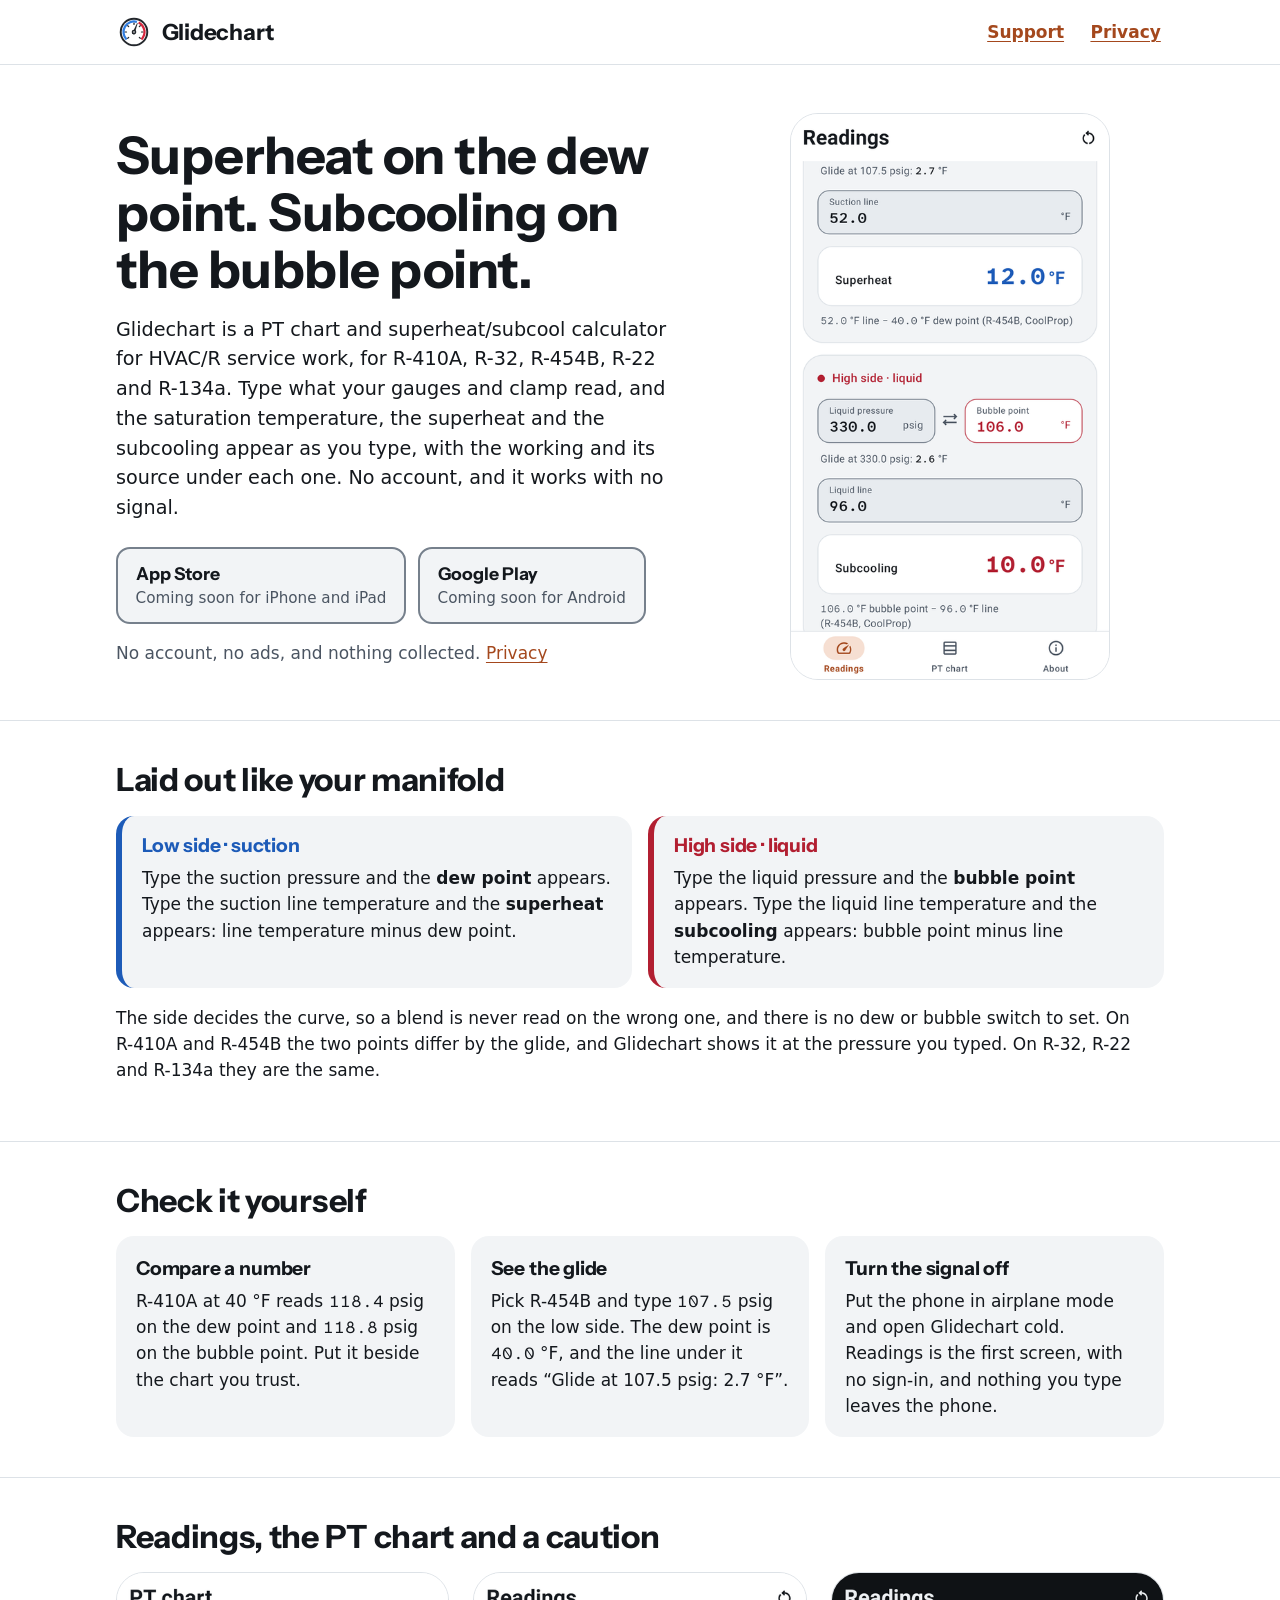
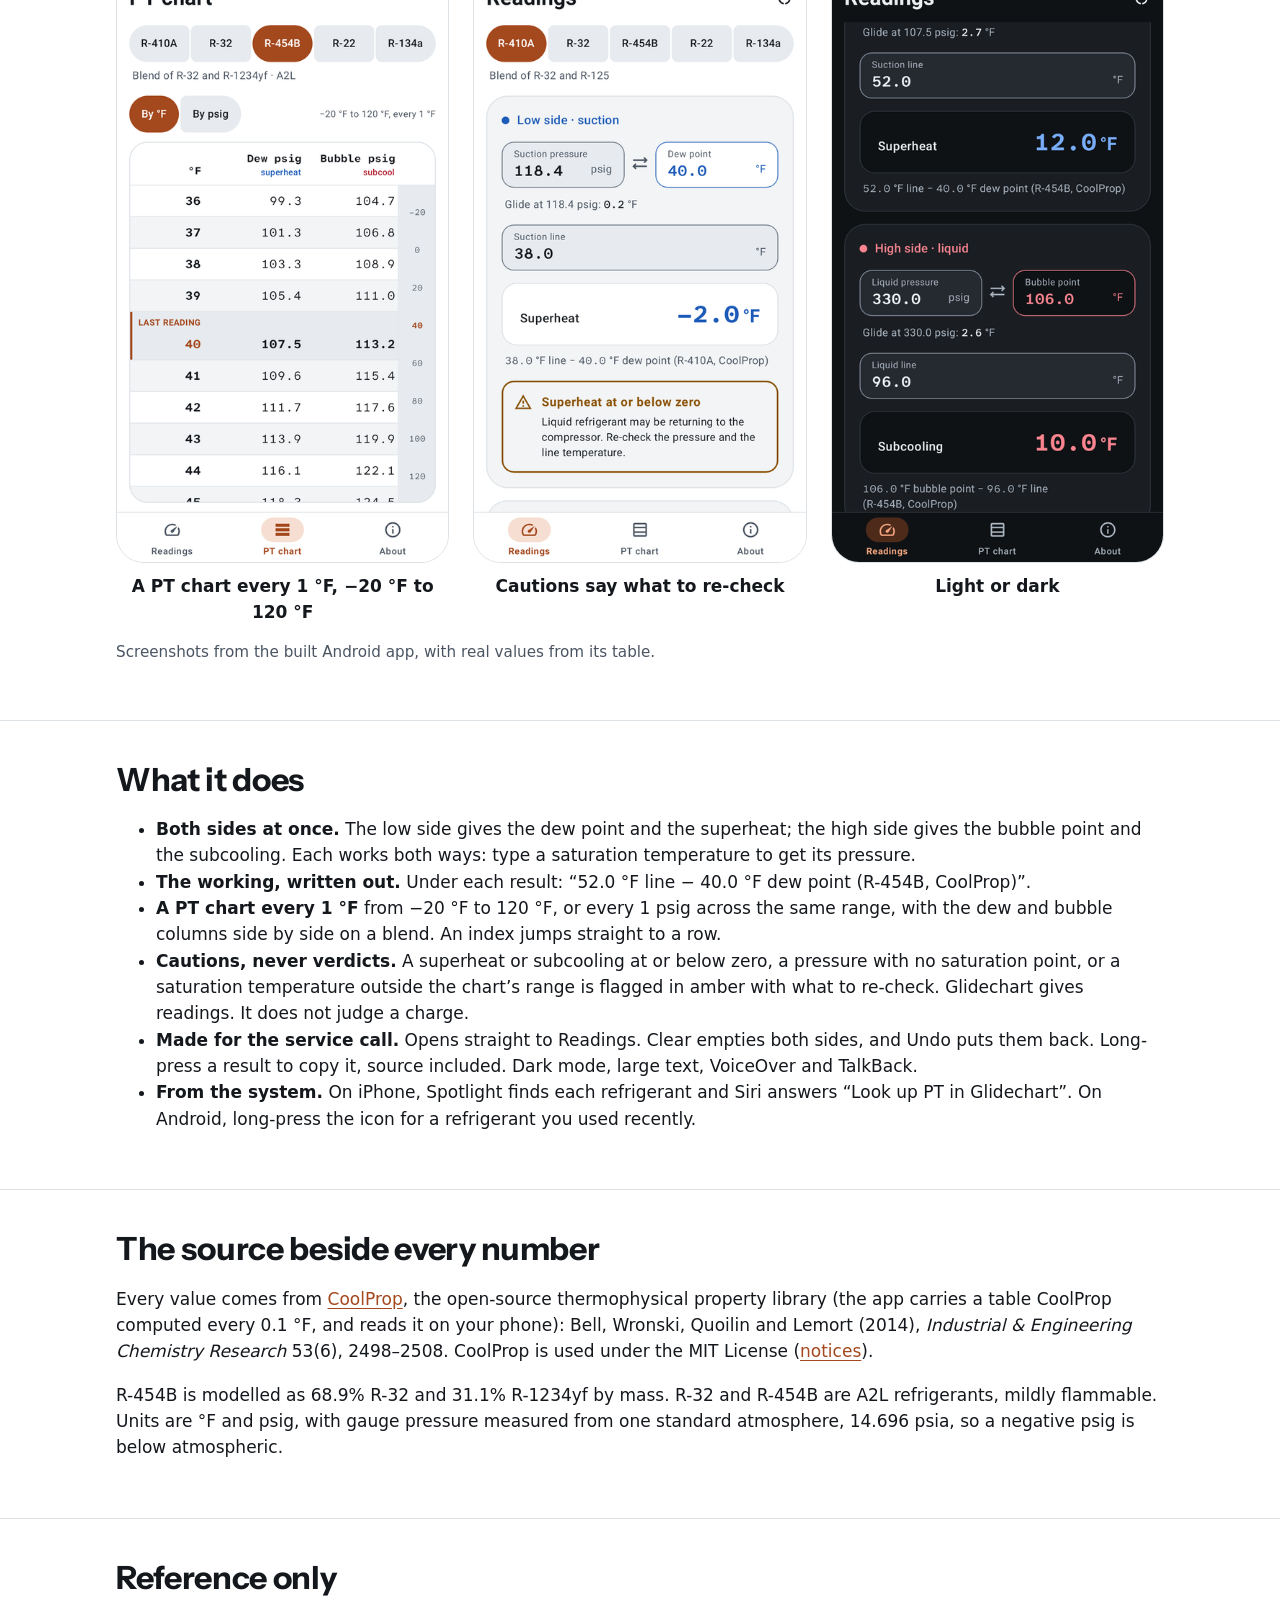
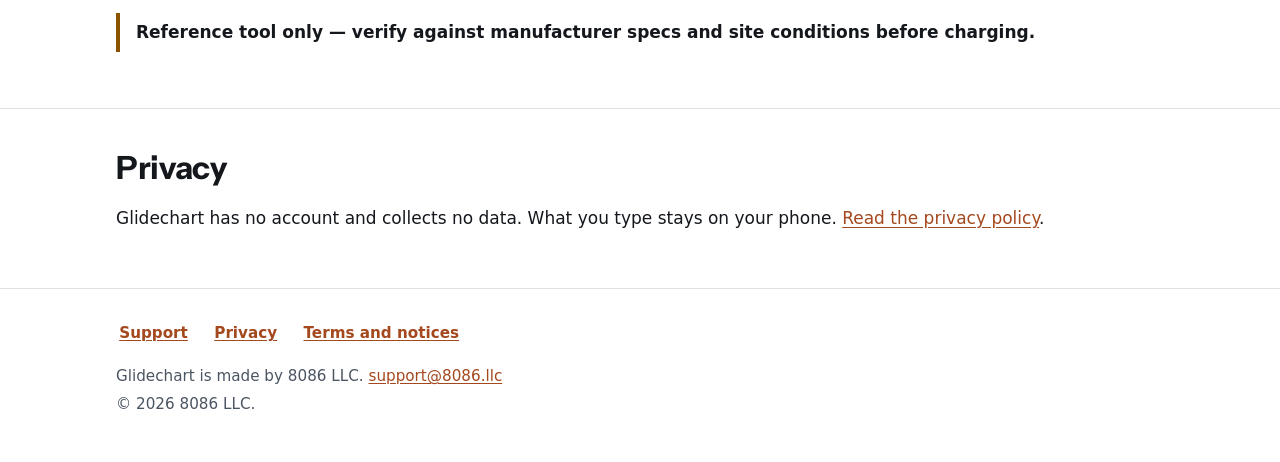
==== commit 2e8b2da9: "The index line true on short phones too (a Jump to menu there) Co-Authored-By: Claude Opus 5.5 <nore" ====
--- a/index.html
+++ b/index.html
@@ -166,7 +166,7 @@
         <ul>
           <li><strong>Both sides at once.</strong> The low side gives the dew point and the superheat; the high side gives the bubble point and the subcooling. Each works both ways: type a saturation temperature to get its pressure.</li>
           <li><strong>The working, written out.</strong> Under each result: “52.0 °F line − 40.0 °F dew point (<span class="nw">R-454B</span>, CoolProp)”.</li>
-          <li><strong>A PT chart every 1&nbsp;°F</strong> from −20&nbsp;°F to 120&nbsp;°F, or every 1&nbsp;psig across the same range, with the dew and bubble columns side by side on a blend. An index along the edge jumps to a row, and your last reading’s row is marked.</li>
+          <li><strong>A PT chart every 1&nbsp;°F</strong> from −20&nbsp;°F to 120&nbsp;°F, or every 1&nbsp;psig across the same range, with the dew and bubble columns side by side on a blend. An index jumps straight to a row.</li>
           <li><strong>Cautions, never verdicts.</strong> A superheat or subcooling at or below zero, a pressure with no saturation point, or a saturation temperature outside the chart’s range is flagged in amber with what to re-check. Glidechart gives readings. It does not judge a charge.</li>
           <li><strong>Made for the service call.</strong> Opens straight to Readings. Clear empties both sides, and Undo puts them back. Long-press a result to copy it, source included. Dark mode, large text, VoiceOver and TalkBack.</li>
           <li><strong>From the system.</strong> On iPhone, Spotlight finds each refrigerant and Siri answers “Look up PT in Glidechart”. On Android, long-press the icon for a refrigerant you used recently.</li>
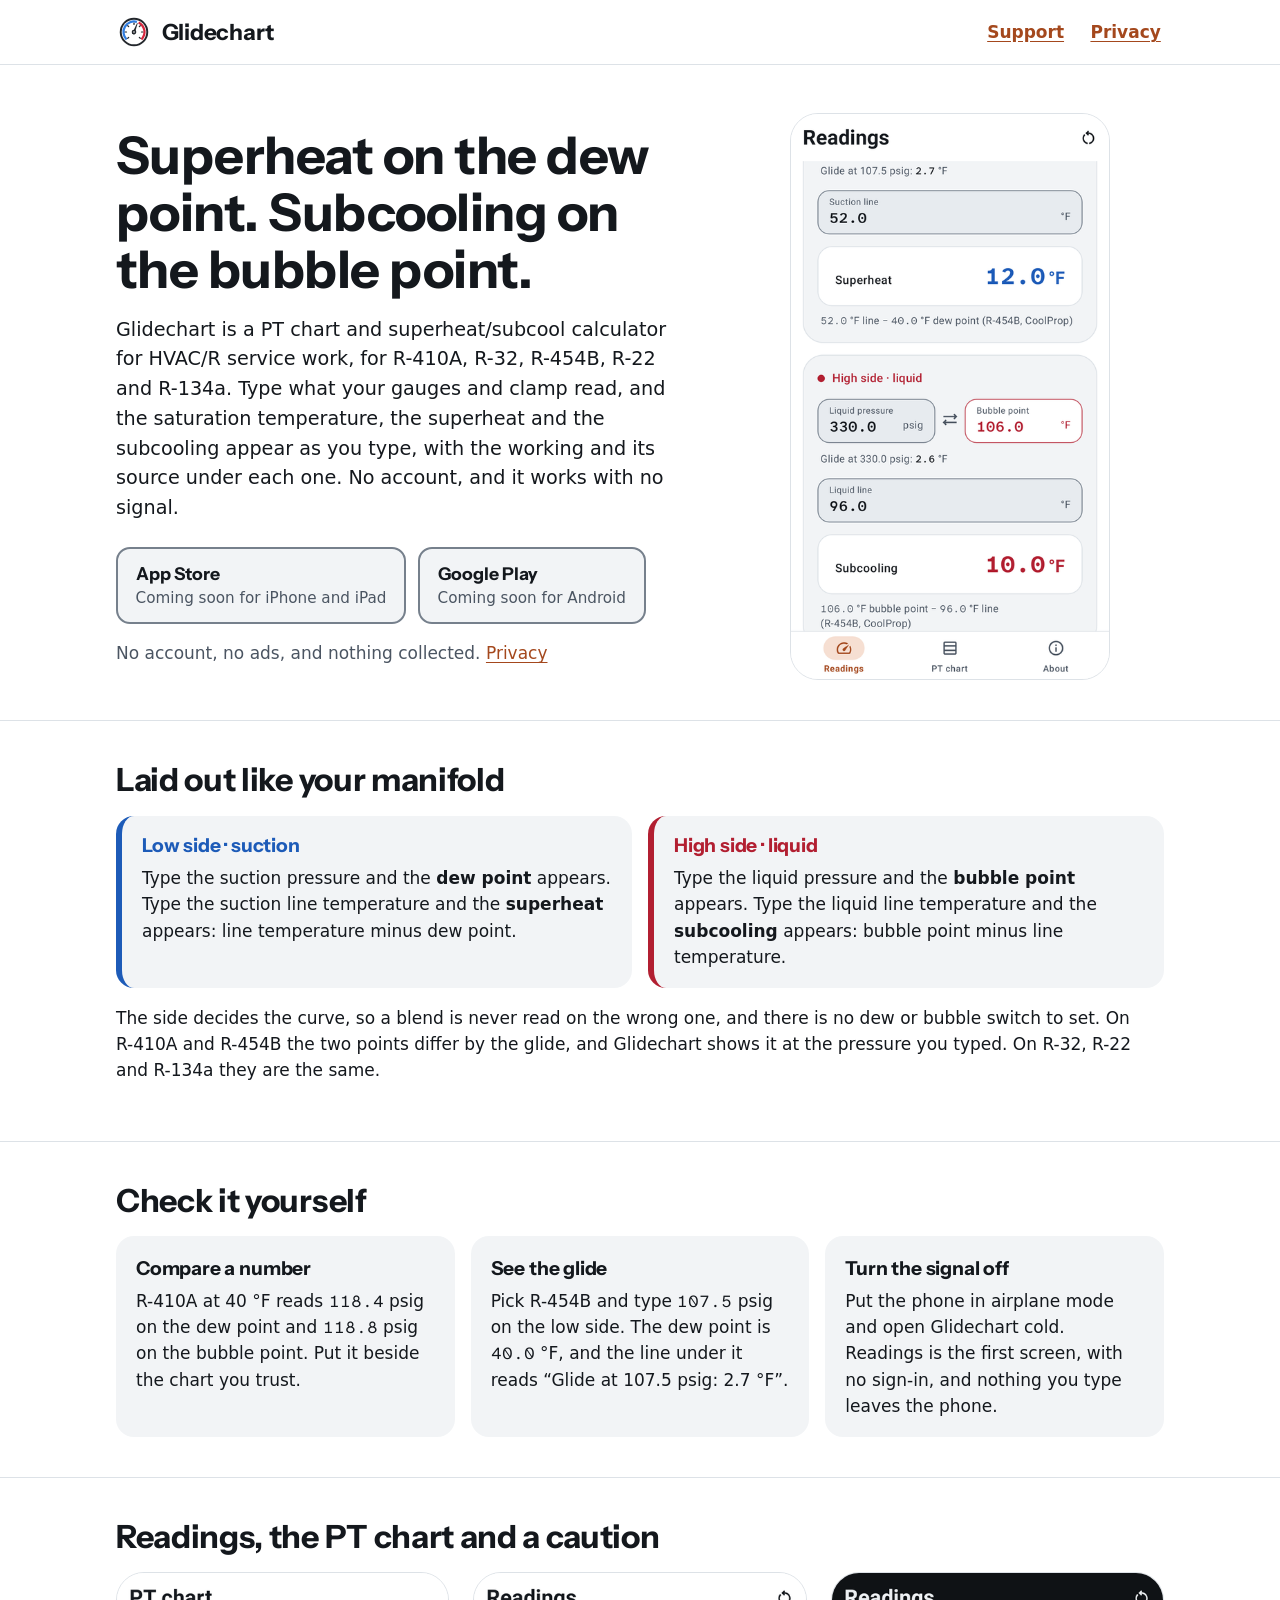
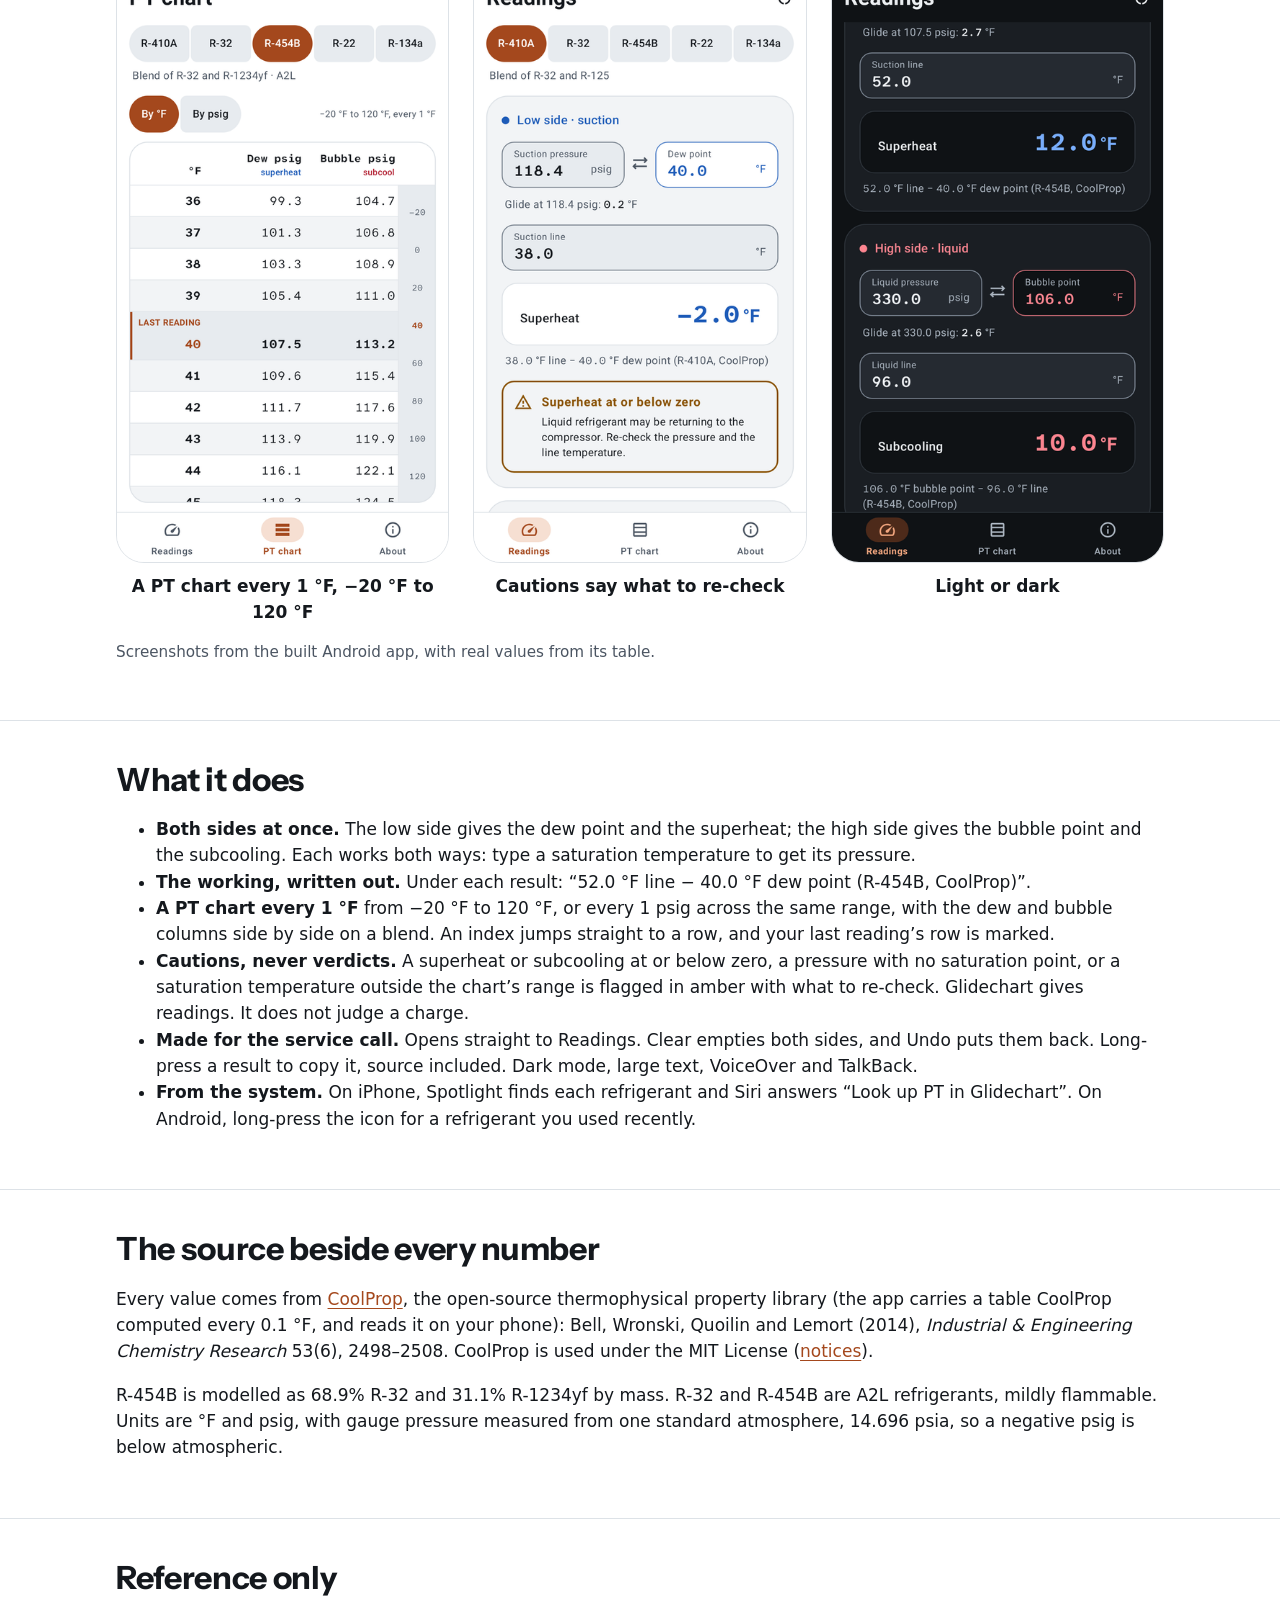
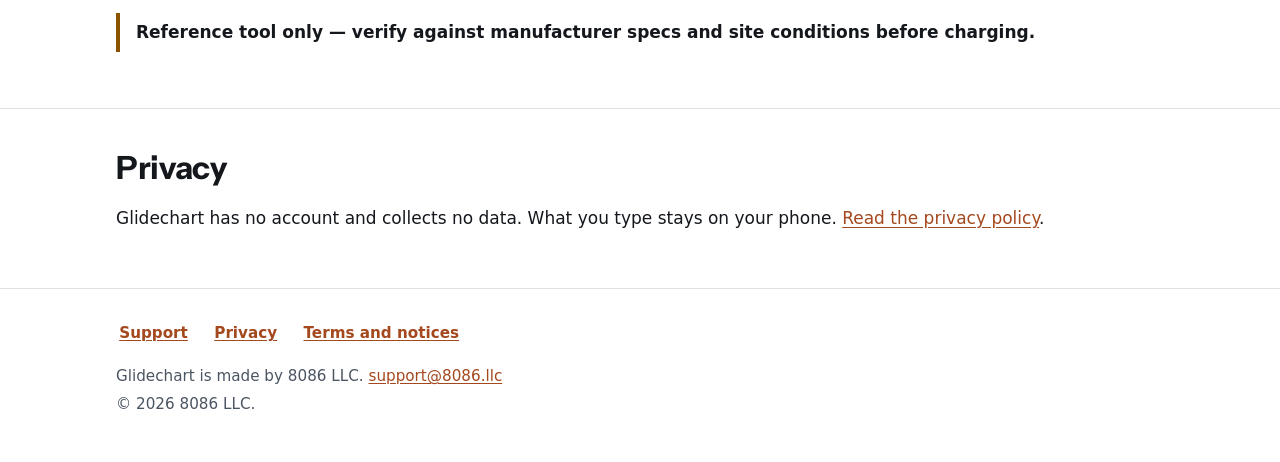
==== commit 57dc947a: "Keep the marked-row line Co-Authored-By: Claude Opus 5.5 <noreply@anthropic.com>" ====
--- a/index.html
+++ b/index.html
@@ -166,7 +166,7 @@
         <ul>
           <li><strong>Both sides at once.</strong> The low side gives the dew point and the superheat; the high side gives the bubble point and the subcooling. Each works both ways: type a saturation temperature to get its pressure.</li>
           <li><strong>The working, written out.</strong> Under each result: “52.0 °F line − 40.0 °F dew point (<span class="nw">R-454B</span>, CoolProp)”.</li>
-          <li><strong>A PT chart every 1&nbsp;°F</strong> from −20&nbsp;°F to 120&nbsp;°F, or every 1&nbsp;psig across the same range, with the dew and bubble columns side by side on a blend. An index jumps straight to a row.</li>
+          <li><strong>A PT chart every 1&nbsp;°F</strong> from −20&nbsp;°F to 120&nbsp;°F, or every 1&nbsp;psig across the same range, with the dew and bubble columns side by side on a blend. An index jumps straight to a row, and your last reading’s row is marked.</li>
           <li><strong>Cautions, never verdicts.</strong> A superheat or subcooling at or below zero, a pressure with no saturation point, or a saturation temperature outside the chart’s range is flagged in amber with what to re-check. Glidechart gives readings. It does not judge a charge.</li>
           <li><strong>Made for the service call.</strong> Opens straight to Readings. Clear empties both sides, and Undo puts them back. Long-press a result to copy it, source included. Dark mode, large text, VoiceOver and TalkBack.</li>
           <li><strong>From the system.</strong> On iPhone, Spotlight finds each refrigerant and Siri answers “Look up PT in Glidechart”. On Android, long-press the icon for a refrigerant you used recently.</li>
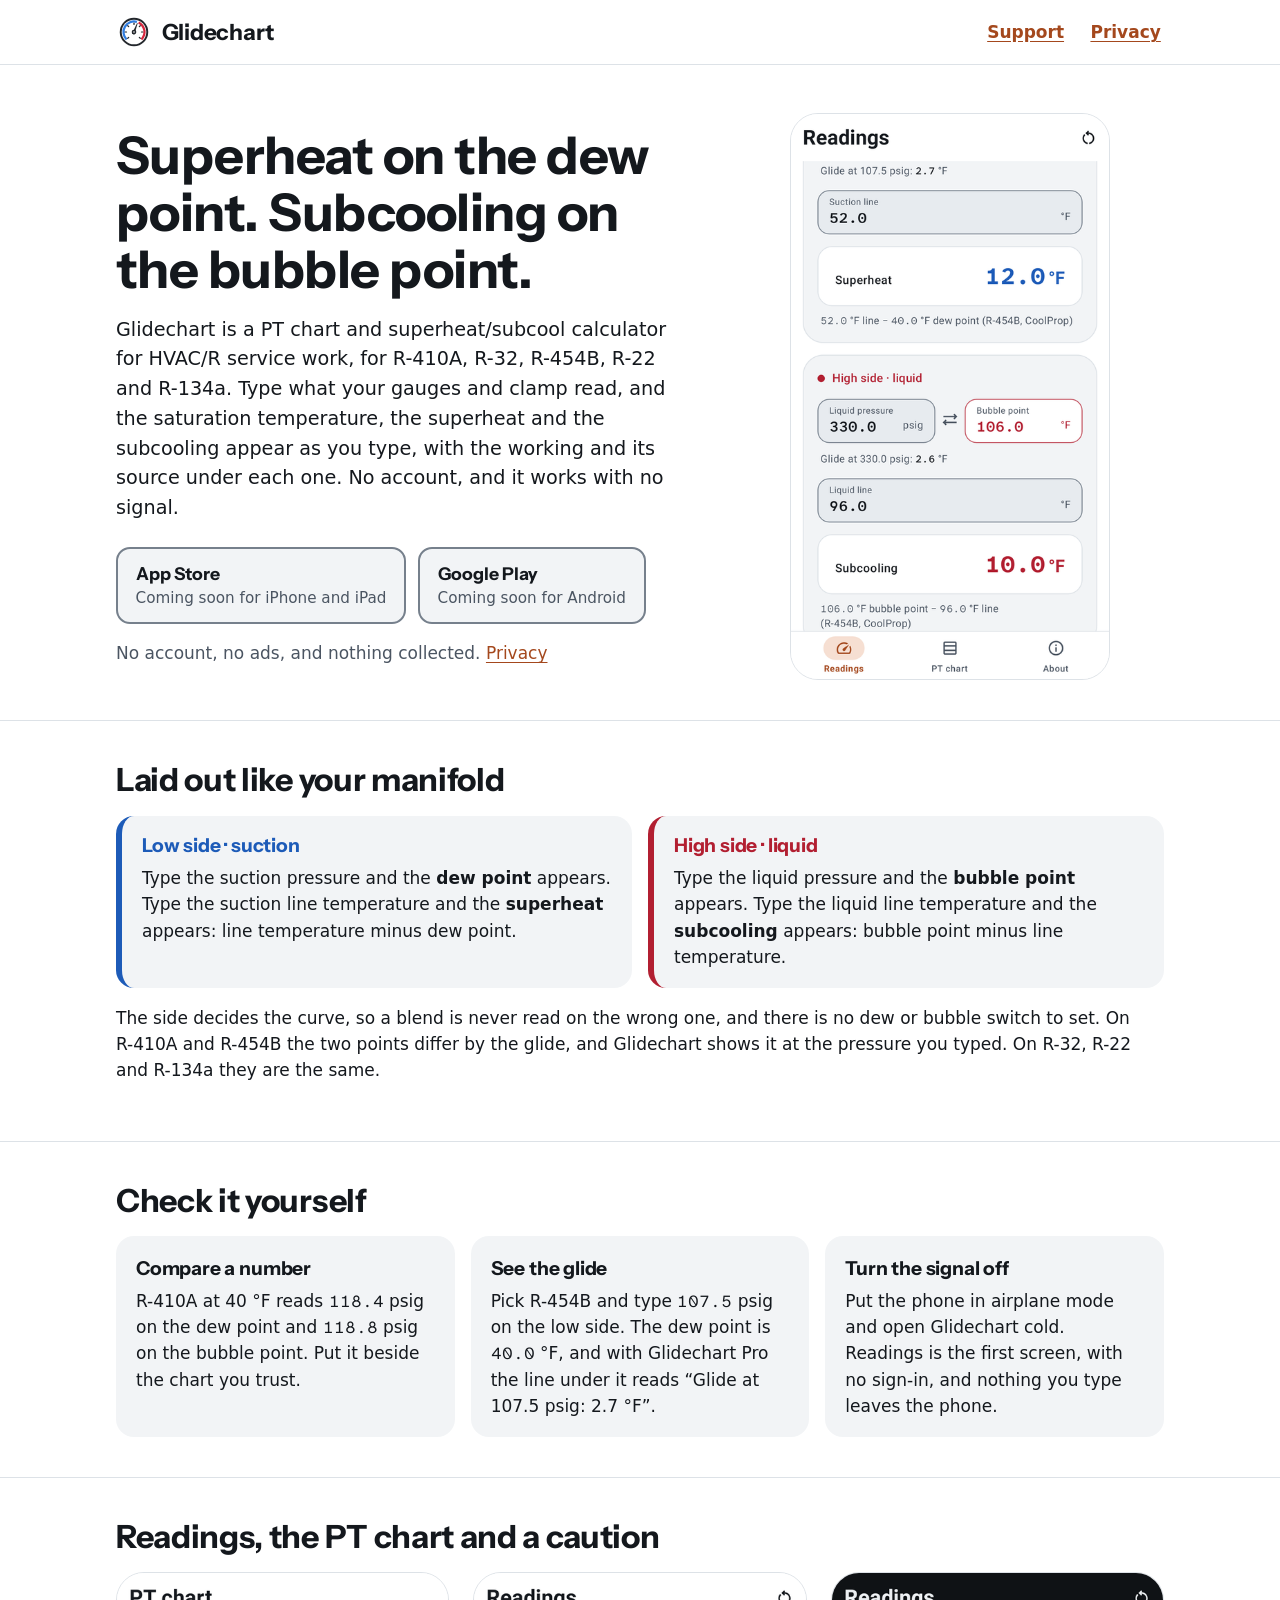
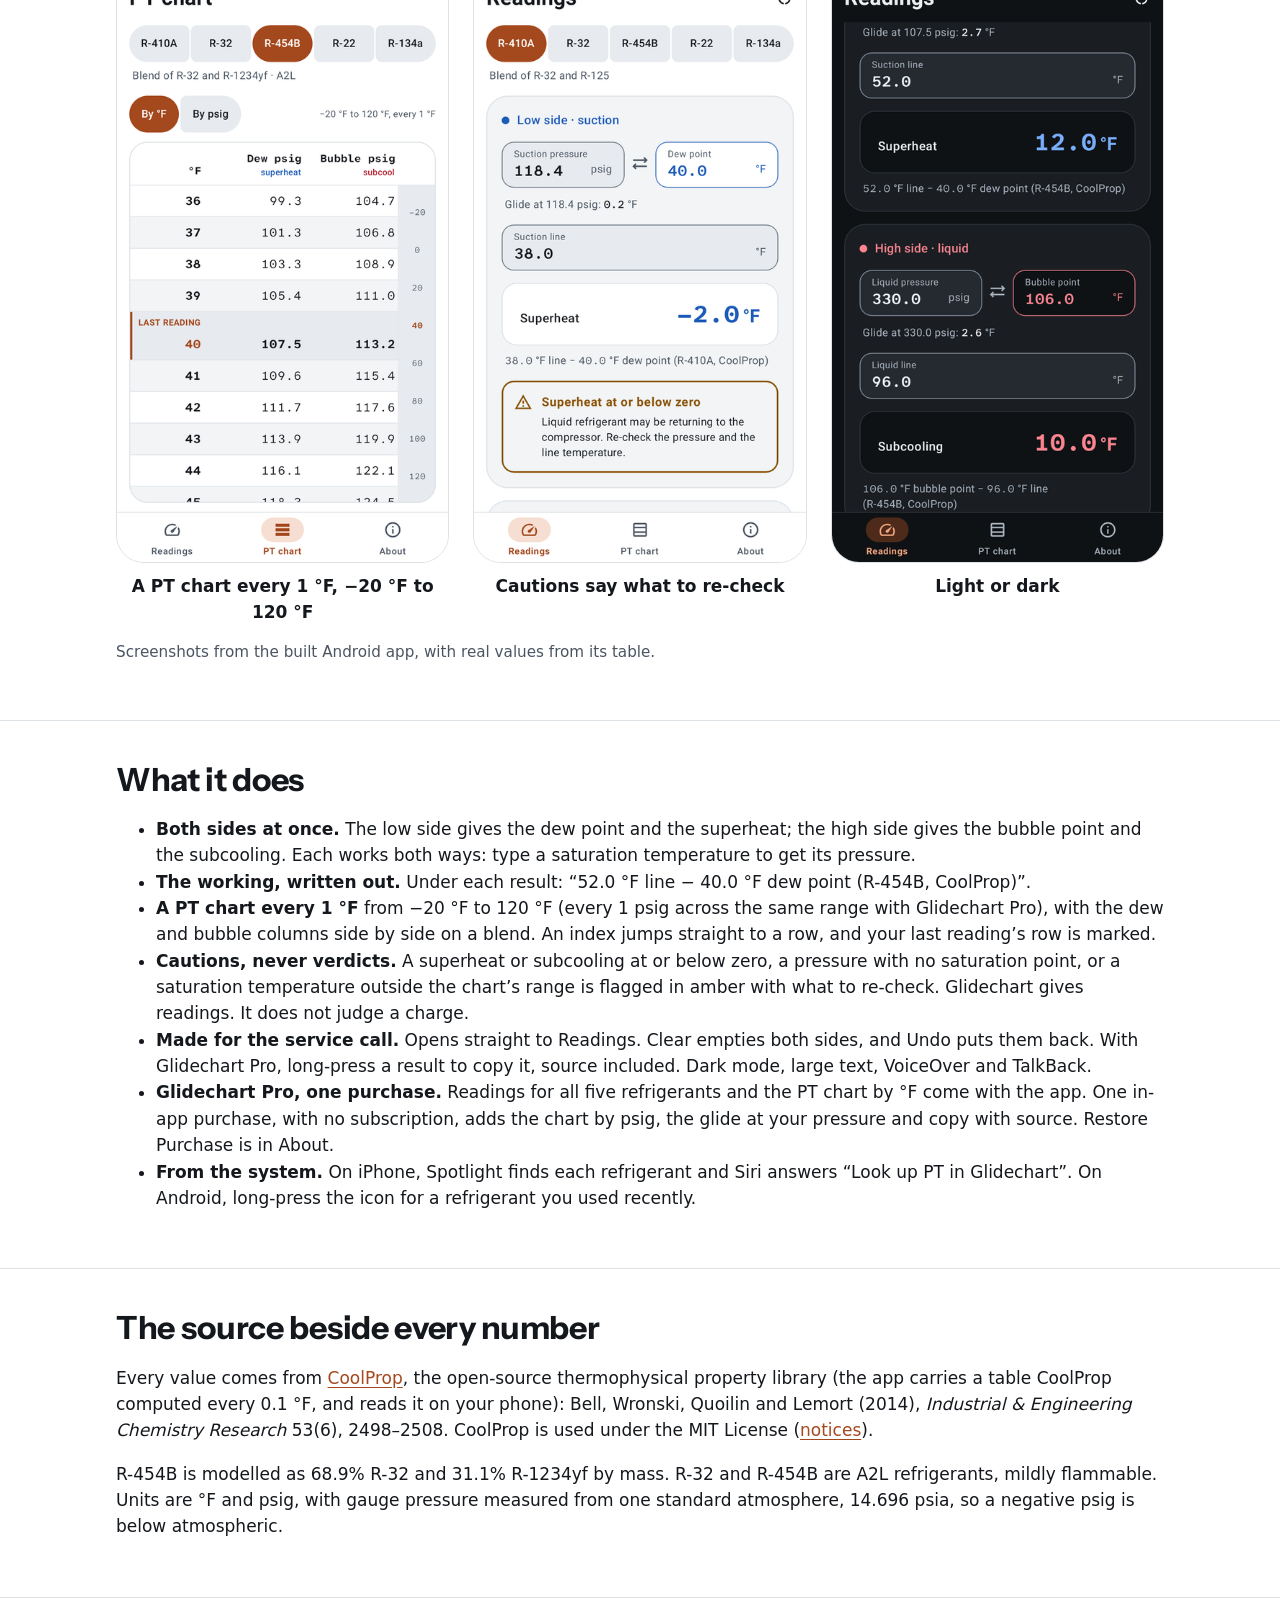
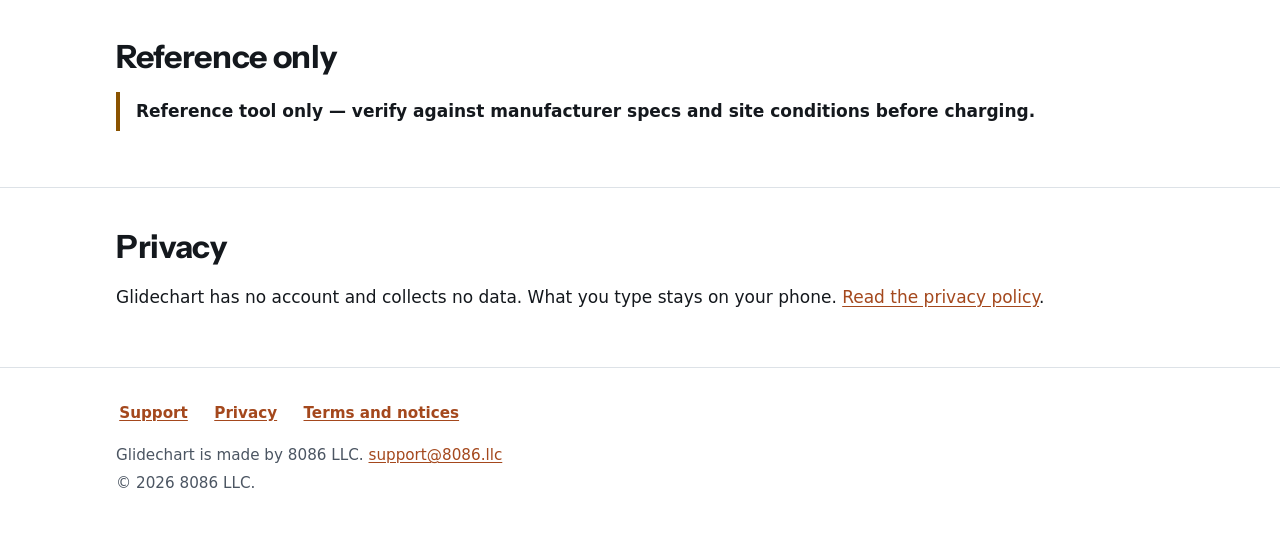
==== commit 7ace56bb: "Glidechart Pro: the one purchase, what it adds, Restore Purchase; privacy through the stores Co-Auth" ====
--- a/index.html
+++ b/index.html
@@ -129,7 +129,7 @@
           </li>
           <li>
             <h3>See the glide</h3>
-            <p>Pick <span class="nw">R-454B</span> and type <span class="num">107.5</span>&nbsp;psig on the low side. The dew point is <span class="num">40.0</span>&nbsp;°F, and the line under it reads “Glide at 107.5 psig: 2.7 °F”.</p>
+            <p>Pick <span class="nw">R-454B</span> and type <span class="num">107.5</span>&nbsp;psig on the low side. The dew point is <span class="num">40.0</span>&nbsp;°F, and with Glidechart Pro the line under it reads “Glide at 107.5 psig: 2.7 °F”.</p>
           </li>
           <li>
             <h3>Turn the signal off</h3>
@@ -166,9 +166,10 @@
         <ul>
           <li><strong>Both sides at once.</strong> The low side gives the dew point and the superheat; the high side gives the bubble point and the subcooling. Each works both ways: type a saturation temperature to get its pressure.</li>
           <li><strong>The working, written out.</strong> Under each result: “52.0 °F line − 40.0 °F dew point (<span class="nw">R-454B</span>, CoolProp)”.</li>
-          <li><strong>A PT chart every 1&nbsp;°F</strong> from −20&nbsp;°F to 120&nbsp;°F, or every 1&nbsp;psig across the same range, with the dew and bubble columns side by side on a blend. An index jumps straight to a row, and your last reading’s row is marked.</li>
+          <li><strong>A PT chart every 1&nbsp;°F</strong> from −20&nbsp;°F to 120&nbsp;°F (every 1&nbsp;psig across the same range with Glidechart Pro), with the dew and bubble columns side by side on a blend. An index jumps straight to a row, and your last reading’s row is marked.</li>
           <li><strong>Cautions, never verdicts.</strong> A superheat or subcooling at or below zero, a pressure with no saturation point, or a saturation temperature outside the chart’s range is flagged in amber with what to re-check. Glidechart gives readings. It does not judge a charge.</li>
-          <li><strong>Made for the service call.</strong> Opens straight to Readings. Clear empties both sides, and Undo puts them back. Long-press a result to copy it, source included. Dark mode, large text, VoiceOver and TalkBack.</li>
+          <li><strong>Made for the service call.</strong> Opens straight to Readings. Clear empties both sides, and Undo puts them back. With Glidechart Pro, long-press a result to copy it, source included. Dark mode, large text, VoiceOver and TalkBack.</li>
+          <li><strong>Glidechart Pro, one purchase.</strong> Readings for all five refrigerants and the PT chart by °F come with the app. One in-app purchase, with no subscription, adds the chart by psig, the glide at your pressure and copy with source. Restore Purchase is in About.</li>
           <li><strong>From the system.</strong> On iPhone, Spotlight finds each refrigerant and Siri answers “Look up PT in Glidechart”. On Android, long-press the icon for a refrigerant you used recently.</li>
         </ul>
       </div>
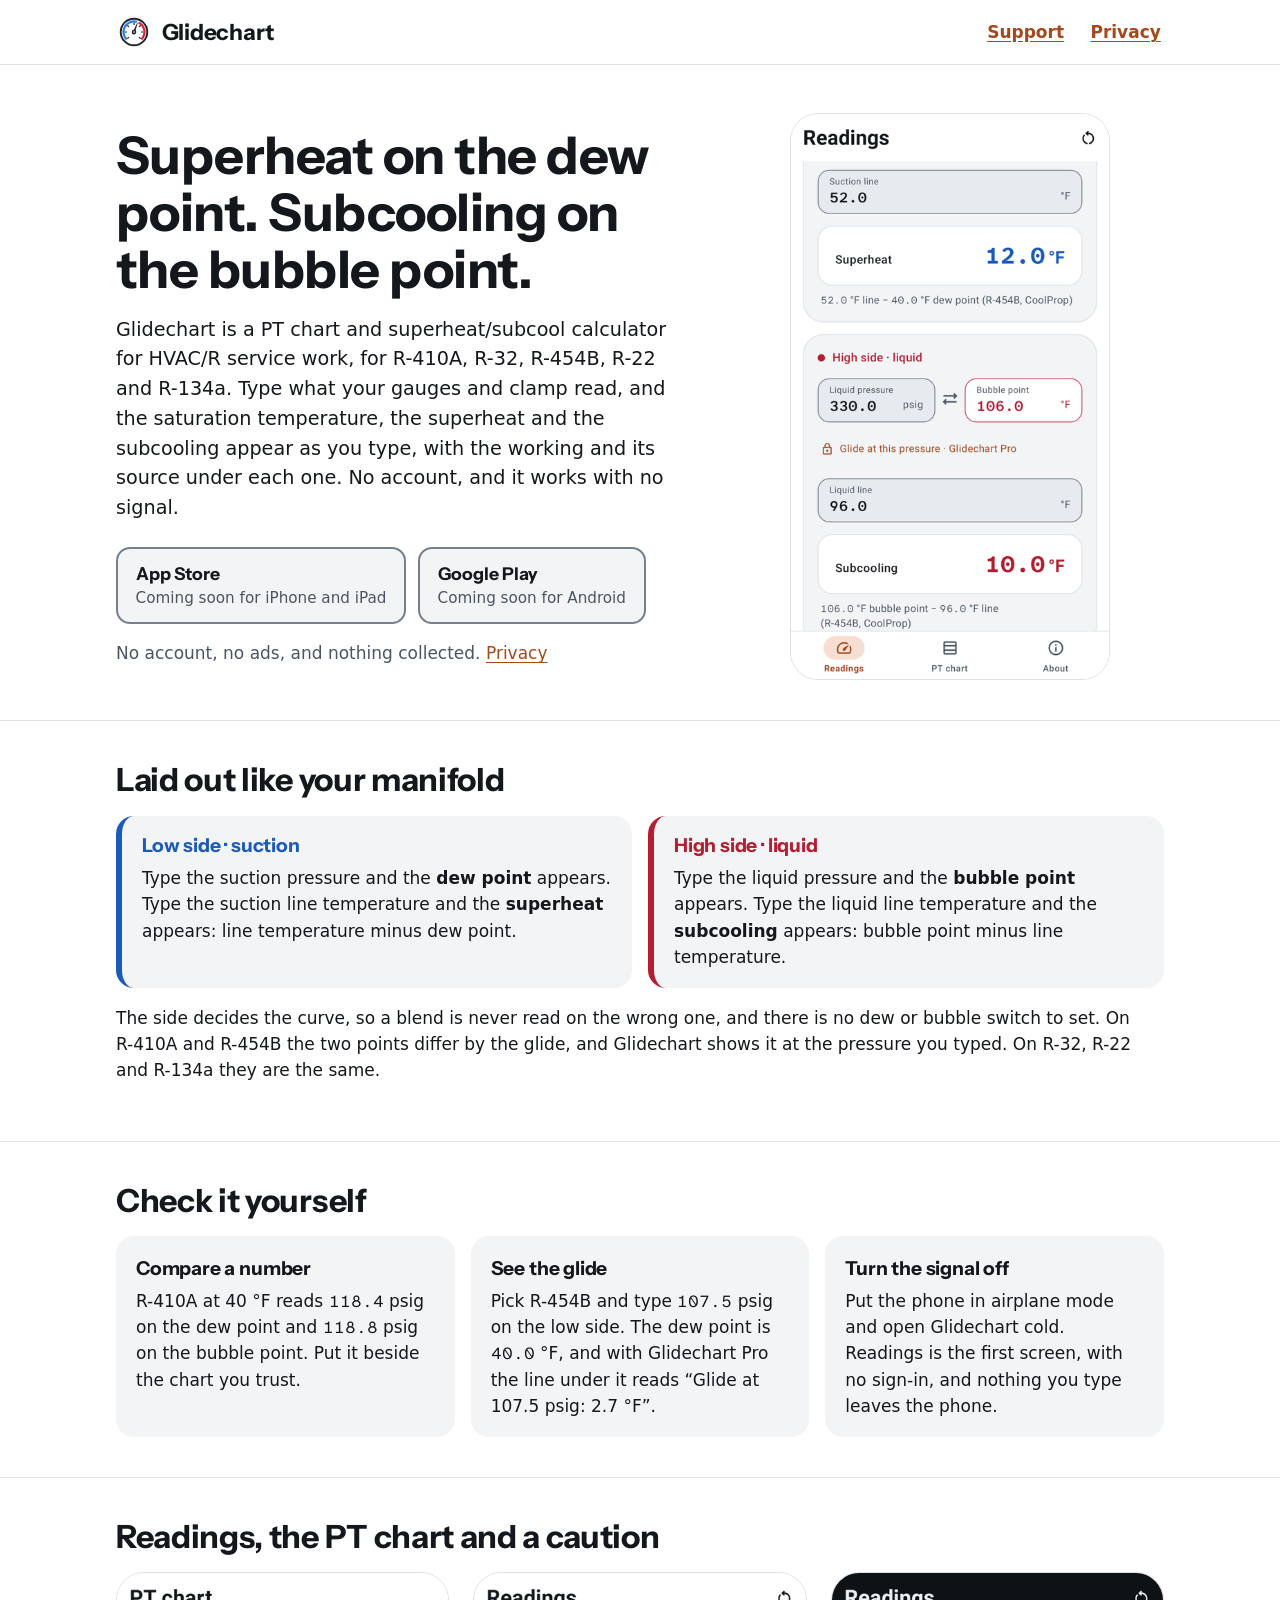
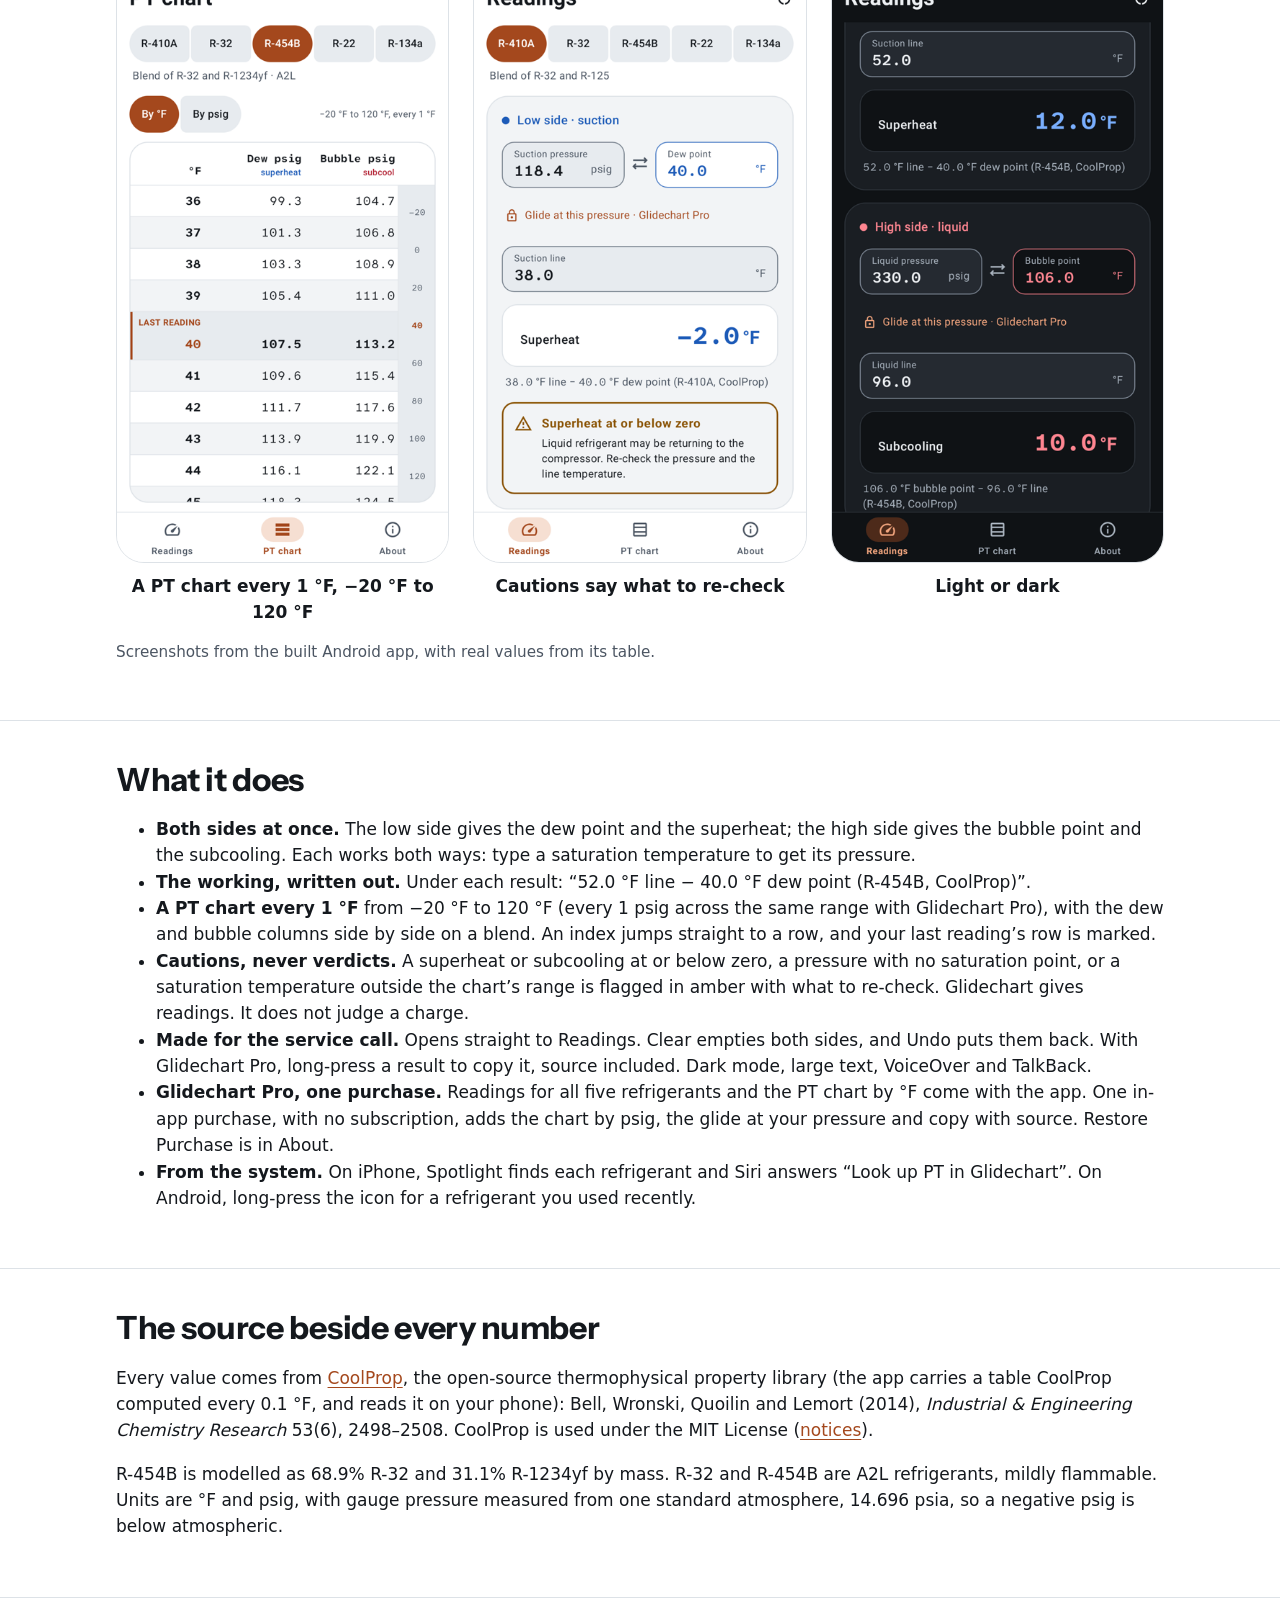
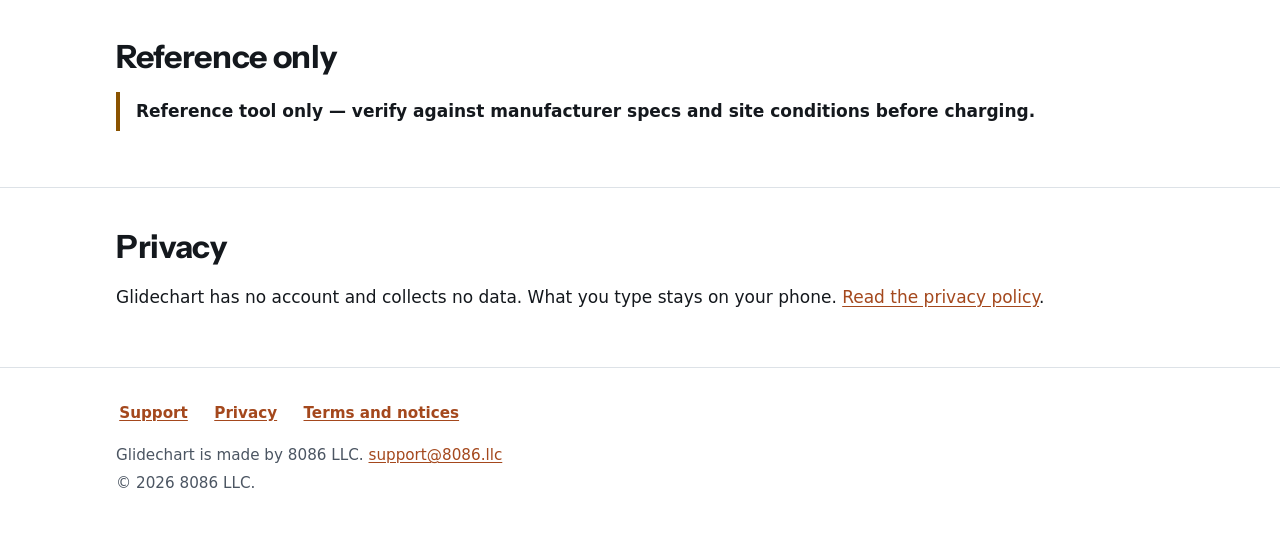
==== commit 1660bb5a: "Screenshots from the Pro-round build: the glide line shows as Glidechart Pro; alt texts to match Co-" ====
--- a/index.html
+++ b/index.html
@@ -97,7 +97,7 @@
           <p class="secondary">No account, no ads, and nothing collected. <a href="privacy/">Privacy</a></p>
         </div>
         <figure class="hero-shot">
-          <img src="screenshots/01-readings.png" width="460" height="818" alt="Glidechart's Readings screen with R-454B: glide at 107.5 psig 2.7 °F, suction line 52.0 °F and superheat 12.0 °F, with 52.0 °F line minus 40.0 °F dew point (R-454B, CoolProp); then the high side, liquid: liquid pressure 330.0 psig, bubble point 106.0 °F, glide 2.6 °F, liquid line 96.0 °F and subcooling 10.0 °F, with 106.0 °F bubble point minus 96.0 °F line (R-454B, CoolProp).">
+          <img src="screenshots/01-readings.png" width="460" height="818" alt="Glidechart's Readings screen with R-454B: suction line 52.0 °F and superheat 12.0 °F, with 52.0 °F line minus 40.0 °F dew point (R-454B, CoolProp); then the high side, liquid: liquid pressure 330.0 psig, bubble point 106.0 °F, a locked line, Glide at this pressure · Glidechart Pro, liquid line 96.0 °F and subcooling 10.0 °F, with 106.0 °F bubble point minus 96.0 °F line (R-454B, CoolProp).">
         </figure>
       </div>
     </div>
@@ -148,7 +148,7 @@
             <figcaption>A PT chart every 1 °F, −20 °F to 120 °F</figcaption>
           </figure>
           <figure>
-            <img src="screenshots/03-caution.png" width="460" height="818" loading="lazy" alt="Readings for R-410A: suction pressure 118.4 psig, dew point 40.0 °F, glide 0.2 °F, suction line 38.0 °F and superheat −2.0 °F, with an amber caution, Superheat at or below zero: liquid refrigerant may be returning to the compressor; re-check the pressure and the line temperature.">
+            <img src="screenshots/03-caution.png" width="460" height="818" loading="lazy" alt="Readings for R-410A: suction pressure 118.4 psig, dew point 40.0 °F, a locked line, Glide at this pressure · Glidechart Pro, suction line 38.0 °F and superheat −2.0 °F, with an amber caution, Superheat at or below zero: liquid refrigerant may be returning to the compressor; re-check the pressure and the line temperature.">
             <figcaption>Cautions say what to re-check</figcaption>
           </figure>
           <figure>
